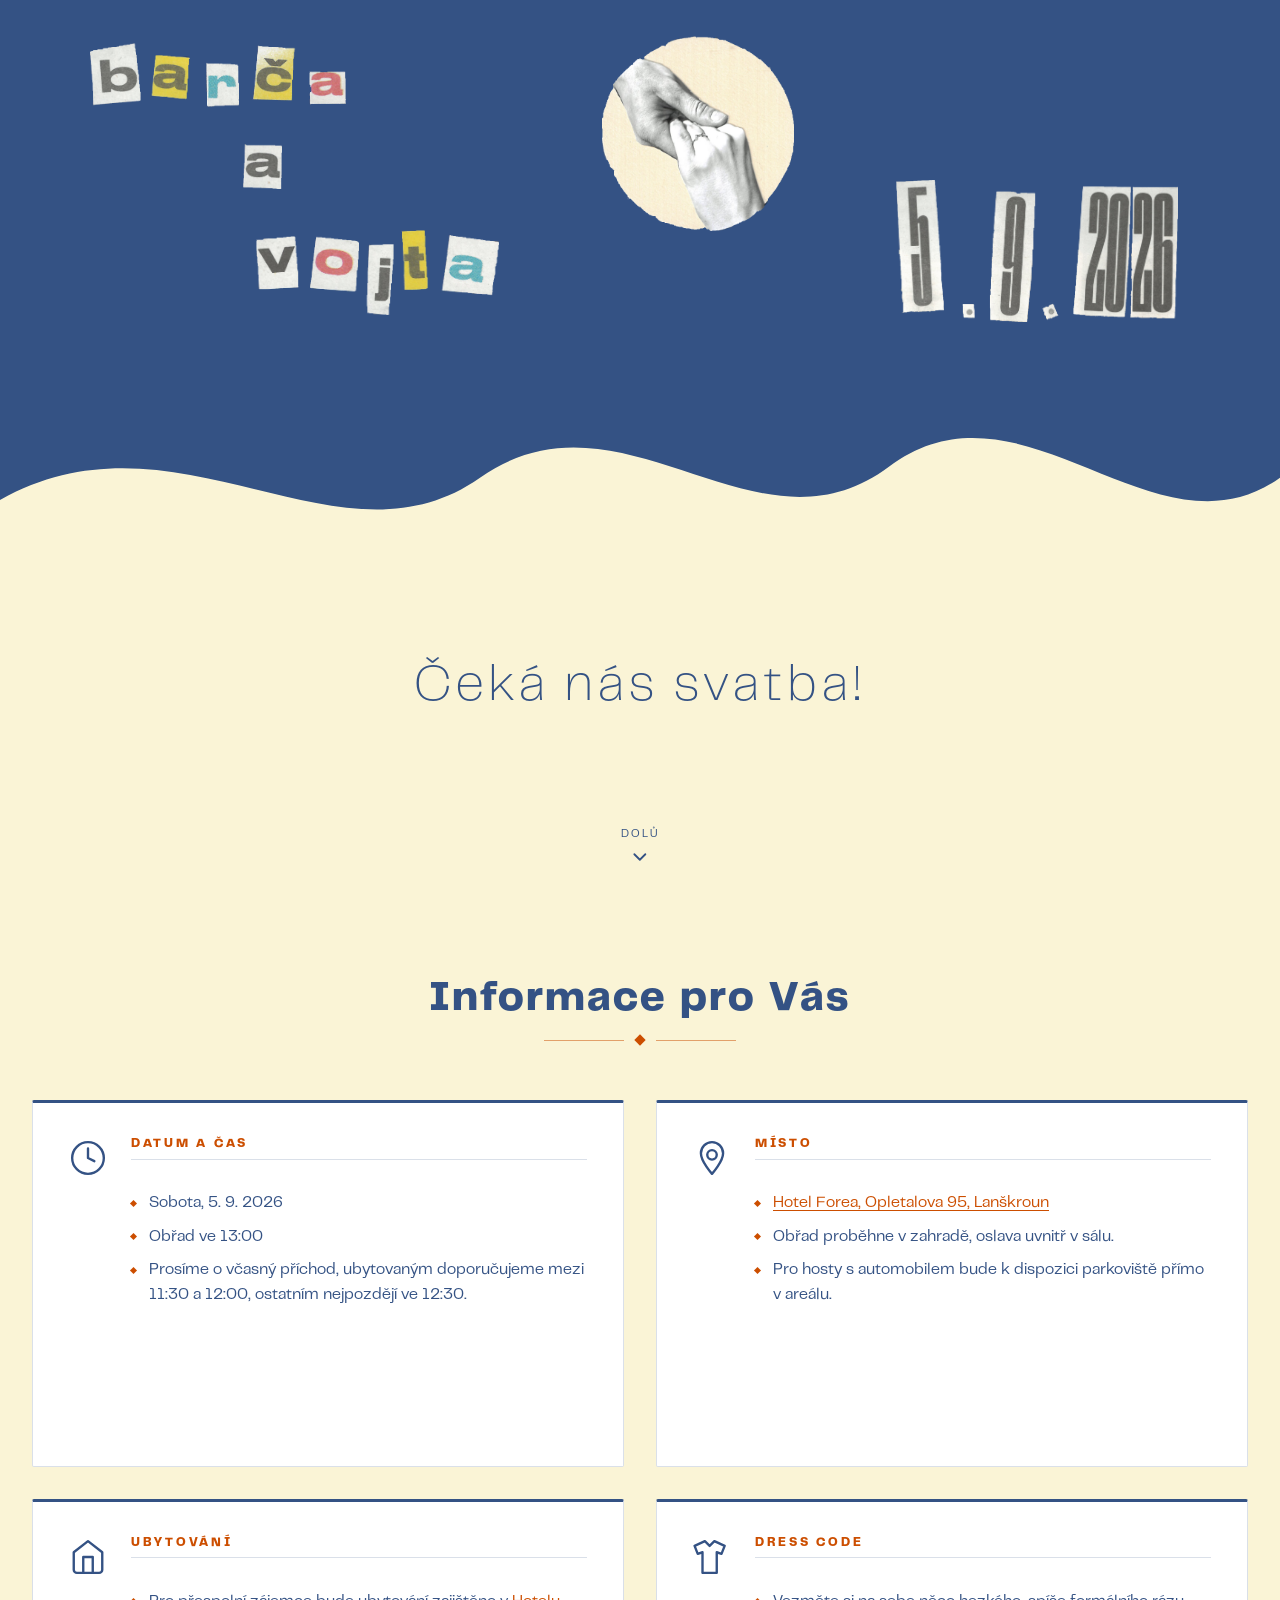
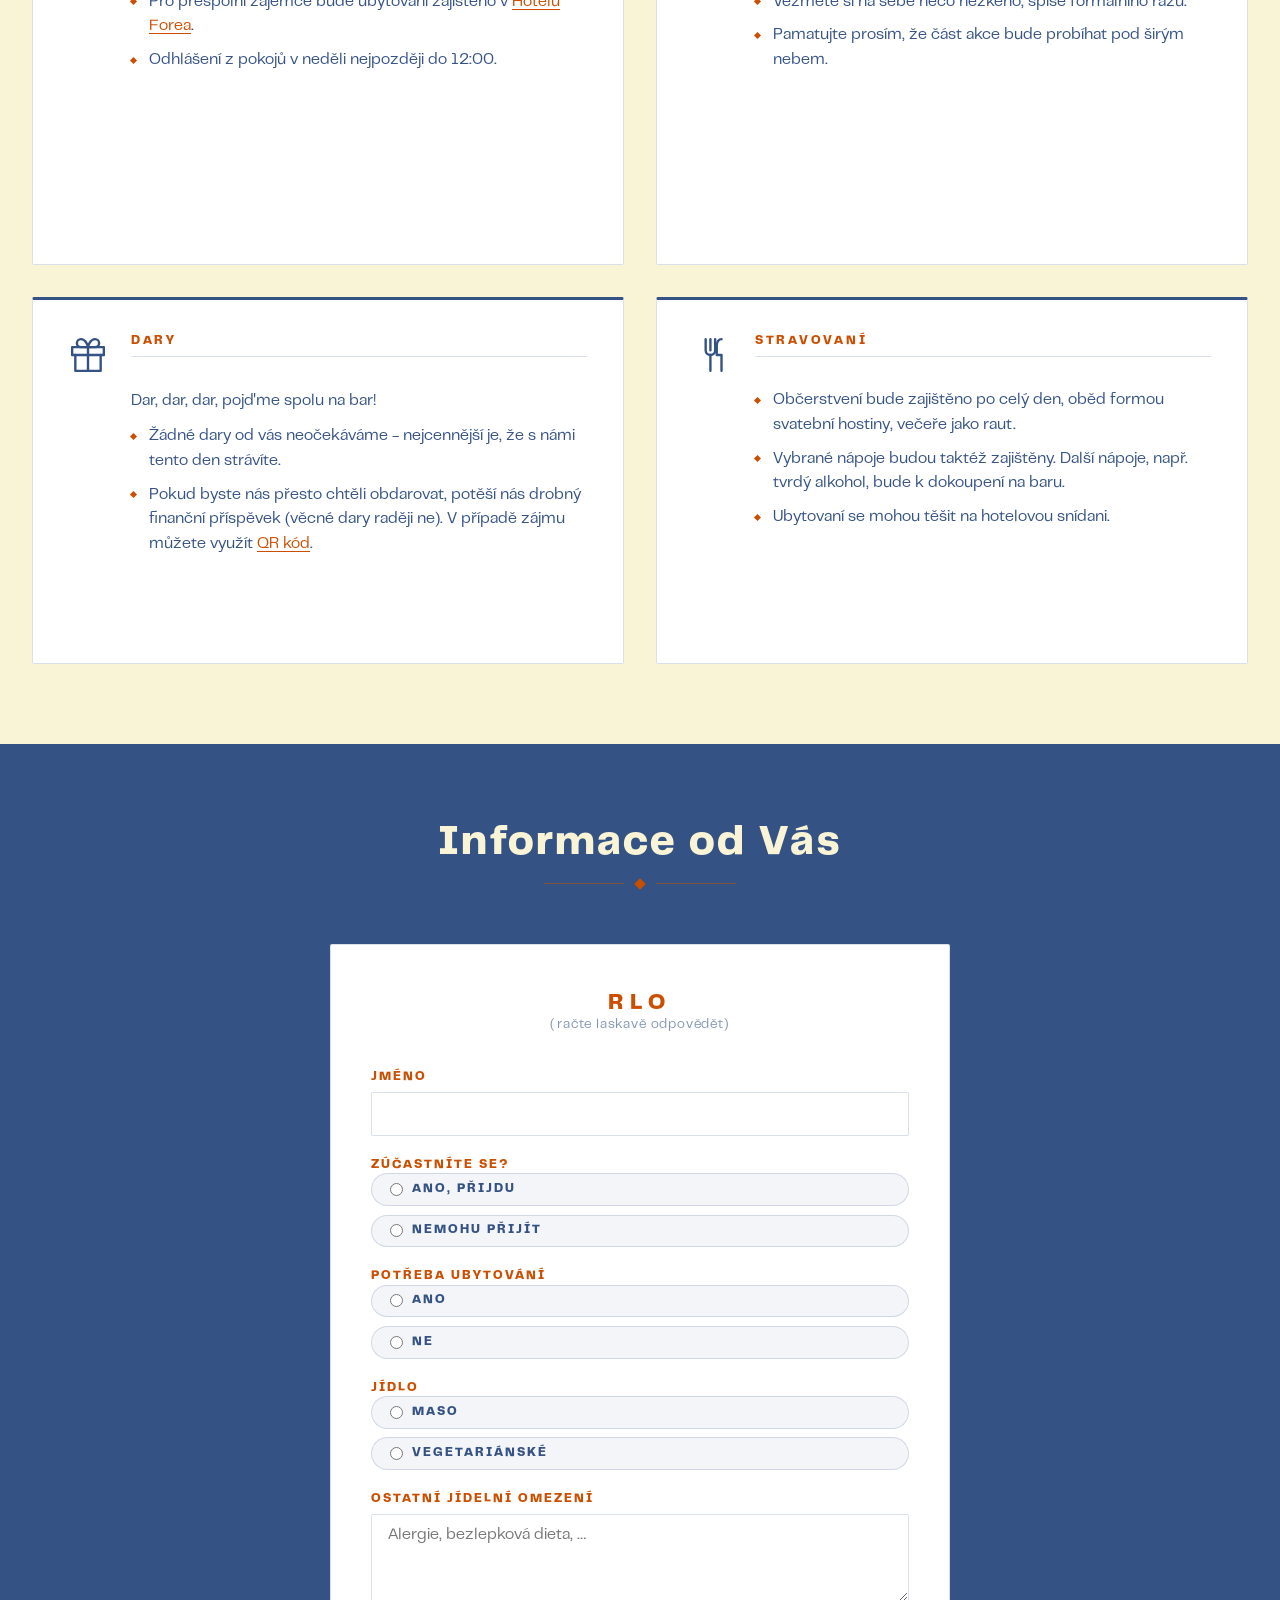
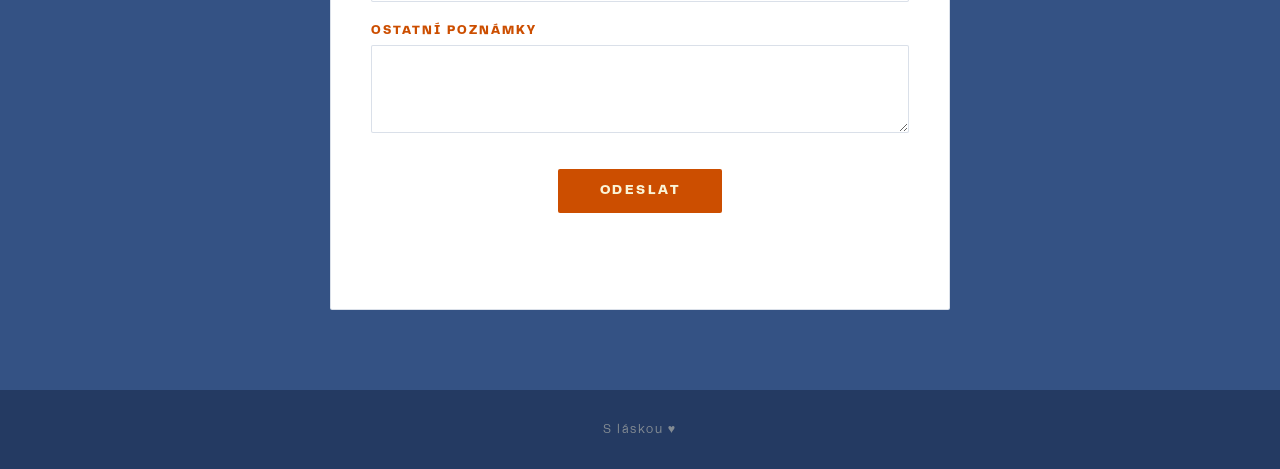
==== index.html @ e7a1c314 "Updated info section" ====
<!DOCTYPE html>
<html lang="cs">
<head>
  <meta charset="UTF-8" />
  <meta name="viewport" content="width=device-width, initial-scale=1.0" />
  <title>Svatba B+V</title>
  <link rel="icon" type="image/svg+xml" href="favicon.svg">
  <link rel="stylesheet" href="css/styles.css">

</head>
<body>

  <!-- ================================================================
       HERO — split blue/beige with invitation elements
  ================================================================ -->
  <section class="hero">

    <!-- Blue top zone + wavy divider rendered as a single SVG.
         Two paths share the viewBox (0 0 1440 810):
           • .hero-split__wave-desktop  — wave centred around y≈440  (~54% blue)
           • .hero-split__wave-mobile   — wave centred around y≈540  (~67% blue, i.e. 2/3)
         CSS shows exactly one of them based on viewport width. -->
    <svg class="hero-split" viewBox="0 0 1440 810" preserveAspectRatio="none"
         xmlns="http://www.w3.org/2000/svg" aria-hidden="true">
      <path class="hero-split__wave-desktop"
            d="M1440,430 C1300,510 1150,330 1000,420 C850,510 700,340 540,430 C380,520 200,360 0,450 L0,0 H1440 Z"
            fill="#345284"/>
      <path class="hero-split__wave-mobile"
            d="M1440,540 C1300,620 1150,440 1000,530 C850,620 700,450 540,540 C380,630 200,470 0,560 L0,0 H1440 Z"
            fill="#345284"/>
    </svg>

    <!-- Invitation stage: a fixed-aspect-ratio box that holds all hero
         elements. Everything inside is positioned in % of this box, so
         the whole composition scales/locks together regardless of
         viewport aspect ratio. On mobile the stage expands to cover the
         full hero so the existing stacked-canvas mobile layout still works.
         Each <picture> swaps source per breakpoint:
           • desktop → *_cropped.png (tight crops, individually positioned)
           • phone   → *.png         (full-canvas uncropped, stacked) -->
    <div class="hero-stage">
      <picture>
        <source media="(max-width: 700px)" srcset="assets/images/prvky_z_pozvanky/barca.png">
        <img class="hero-el hero-el--barca"   src="assets/images/prvky_z_pozvanky/barca_cropped.png"   alt="Barča">
      </picture>
      <picture>
        <source media="(max-width: 700px)" srcset="assets/images/prvky_z_pozvanky/a.png">
        <img class="hero-el hero-el--a"       src="assets/images/prvky_z_pozvanky/a_cropped.png"       alt="">
      </picture>
      <picture>
        <source media="(max-width: 700px)" srcset="assets/images/prvky_z_pozvanky/vojta.png">
        <img class="hero-el hero-el--vojta"   src="assets/images/prvky_z_pozvanky/vojta_cropped.png"   alt="Vojta">
      </picture>
      <picture>
        <source media="(max-width: 700px)" srcset="assets/images/prvky_z_pozvanky/rucicky.png">
        <img class="hero-el hero-el--rucicky" src="assets/images/prvky_z_pozvanky/rucicky_cropped.png" alt="">
      </picture>
      <picture>
        <source media="(max-width: 700px)" srcset="assets/images/prvky_z_pozvanky/datum.png">
        <img class="hero-el hero-el--datum"   src="assets/images/prvky_z_pozvanky/datum_cropped.png"   alt="5. 9. 2026">
      </picture>
    </div>

    <!-- Welcome text in the beige zone -->
    <div class="hero-welcome-wrap">
      <p class="hero-welcome">Čeká nás svatba!</p>
    </div>

    <a class="scroll-hint" href="#info" aria-label="Přejít na informace">
      <span>Dolů</span>
      <svg viewBox="0 0 24 24" fill="none" stroke-width="2"
           stroke-linecap="round" stroke-linejoin="round" aria-hidden="true">
        <polyline points="6 9 12 15 18 9"></polyline>
      </svg>
    </a>
  </section>

  <!-- ================================================================
       INFO — guest information
  ================================================================ -->
  <section id="info" class="info-section">
    <div class="section-inner">
      <h2 class="section-title">Informace pro Vás</h2>
      <div class="ornament"><div class="ornament-diamond"></div></div>

      <div class="info-grid">

        <!-- Date -->
        <div class="info-card">
          <svg class="info-card-icon" viewBox="0 0 24 24" fill="none"
               stroke="currentColor" stroke-width="1.5"
               stroke-linecap="round" stroke-linejoin="round">
            <circle cx="12" cy="12" r="10"/>
            <polyline points="12 6 12 12 16 14"/>
          </svg>
          <h3>Datum a čas</h3>
          <ul>
            <li>Sobota, 5. 9. 2026</li>
            <li>Obřad ve 13:00</li>
            <li>Prosíme o včasný příchod, ubytovaným doporučujeme mezi 11:30 a 12:00, ostatním nejpozdějí ve 12:30.</li>
          </ul>
        </div>

        <!-- Location -->
        <div class="info-card">
          <svg class="info-card-icon" viewBox="0 0 24 24" fill="none"
               stroke="currentColor" stroke-width="1.5"
               stroke-linecap="round" stroke-linejoin="round">
            <circle cx="12" cy="10" r="3"/>
            <path d="M12 2C8.13 2 5 5.13 5 9c0 5.25 7 13 7 13s7-7.75 7-13c0-3.87-3.13-7-7-7z"/>
          </svg>
          <h3>Místo</h3>
          <ul>
            <li><a href="https://mapy.com/s/gejenuzucu" target="_blank" rel="noopener noreferrer">Hotel Forea, Opletalova 95, Lanškroun</a></li>
            <li>Obřad proběhne v zahradě, oslava uvnitř v sálu.</li>
            <li>Pro hosty s automobilem bude k dispozici parkoviště přímo v areálu.</li>
          </ul>
        </div>

        <!-- Accommodation -->
        <div class="info-card">
          <svg class="info-card-icon" viewBox="0 0 24 24" fill="none"
               stroke="currentColor" stroke-width="1.5"
               stroke-linecap="round" stroke-linejoin="round">
            <path d="M3 9l9-7 9 7v11a2 2 0 0 1-2 2H5a2 2 0 0 1-2-2z"/>
            <polyline points="9 22 9 12 15 12 15 22"/>
          </svg>
          <h3>Ubytování</h3>
          <ul>
            <li>Pro přespolní zájemce bude ubytování zajištěno v <a href="https://www.hotel.forea.cz/" target="_blank" rel="noopener noreferrer">Hotelu Forea</a>.</li>
            <li>Odhlášení z pokojů v neděli nejpozději do 12:00.</li>
          </ul>
        </div>

        <!-- Dress code -->
        <div class="info-card">
          <svg class="info-card-icon" viewBox="0 0 24 24" fill="none"
               stroke="currentColor" stroke-width="1.5"
               stroke-linecap="round" stroke-linejoin="round">
            <path d="M7.5 2l3 3 3-3 6.5 3-2 5-3-1v13H6V9L3 10 1 5z"/>
          </svg>
          <h3>Dress code</h3>
          <ul>
            <li>Vezměte si na sebe něco hezkého, spíše formálního rázu.</li>
            <li>Pamatujte prosím, že část akce bude probíhat pod širým nebem.</li>
          </ul>
        </div>

        <!-- Gifts (flip card: front info / back QR code) -->
        <div class="info-card-flip" data-flip-card>
          <div class="info-card-flip__inner">

            <!-- Front face -->
            <div class="info-card info-card-flip__face info-card-flip__face--front">
              <svg class="info-card-icon" viewBox="0 0 24 24" fill="none"
                   stroke="currentColor" stroke-width="1.5"
                   stroke-linecap="round" stroke-linejoin="round">
                <polyline points="20 12 20 22 4 22 4 12"/>
                <rect x="2" y="7" width="20" height="5"/>
                <line x1="12" y1="22" x2="12" y2="7"/>
                <path d="M12 7H7.5a2.5 2.5 0 0 1 0-5C11 2 12 7 12 7z"/>
                <path d="M12 7h4.5a2.5 2.5 0 0 0 0-5C13 2 12 7 12 7z"/>
              </svg>
              <h3>Dary</h3>
              <p>Dar, dar, dar, pojďme spolu na bar!</p>
              <ul>
                <li>Žádné dary od vás neočekáváme - nejcennější je, že s námi tento den strávíte.</li>
                <li>Pokud byste nás přesto chtěli obdarovat, potěší nás drobný finanční příspěvek (věcné dary raději ne). V případě zájmu můžete využít <a href="#" data-flip-trigger>QR kód</a>.</li>
              </ul>
            </div>

            <!-- Back face (QR code) -->
            <div class="info-card info-card-flip__face info-card-flip__face--back">
              <img src="assets/images/qr_kod.png" alt="QR kód pro finanční dar">
              <button type="button" class="info-card-flip__back-btn" data-flip-close>Zpět</button>
            </div>

          </div>
        </div>

        <!-- Food & drinks -->
        <div class="info-card">
          <svg class="info-card-icon" viewBox="0 0 24 24" fill="none"
               stroke="currentColor" stroke-width="1.5"
               stroke-linecap="round" stroke-linejoin="round">
            <path d="M8 2v7a3 3 0 0 0 3 3v10"/>
            <path d="M14 2v7a3 3 0 0 1-3 3"/>
            <path d="M11 2v7"/>
            <path d="M18 2c-1.5 0-3 1.5-3 4v6h3v10"/>
          </svg>
          <h3>Stravovaní</h3>
          <ul>
            <li>Občerstvení bude zajištěno po celý den, oběd formou svatební hostiny, večeře jako raut.</li>
            <li>Vybrané nápoje budou taktéž zajištěny. Další nápoje, např. tvrdý alkohol, bude k dokoupení na baru.</li>
            <li>Ubytovaní se mohou těšit na hotelovou snídani.</li>
          </ul>
        </div>

      </div>
    </div>
  </section>

  <!-- ================================================================
       RSVP — form placeholder
  ================================================================ -->
  <section class="rsvp-section">
    <div class="section-inner">
      <h2 class="section-title">Informace od Vás</h2>
      <div class="ornament"><div class="ornament-diamond"></div></div>

      <div class="rsvp-card">
        <h3 class="rsvp-card__eyebrow">RLO</h3>
        <p class="rsvp-card__subtitle">(račte laskavě odpovědět)</p>

        <form id="rsvp-form" class="rsvp-form" novalidate>
        <div class="form-field">
          <label for="rsvp-jmeno">Jméno</label>
          <input id="rsvp-jmeno" name="jmeno" type="text" autocomplete="name" required>
        </div>

        <fieldset class="form-field form-field--choice">
          <legend>Zúčastníte se?</legend>
          <label><input type="radio" name="ucast" value="ano" required> Ano, přijdu</label>
          <label><input type="radio" name="ucast" value="ne"> Nemohu přijít</label>
        </fieldset>

        <fieldset class="form-field form-field--choice">
          <legend>Potřeba ubytování</legend>
          <label><input type="radio" name="ubytovani" value="ano" required> Ano</label>
          <label><input type="radio" name="ubytovani" value="ne"> Ne</label>
        </fieldset>

        <fieldset class="form-field form-field--choice">
          <legend>Jídlo</legend>
          <label><input type="radio" name="jidlo" value="maso" required> Maso</label>
          <label><input type="radio" name="jidlo" value="vege"> Vegetariánské</label>
        </fieldset>

        <div class="form-field">
          <label for="rsvp-omezeni">Ostatní jídelní omezení</label>
          <textarea id="rsvp-omezeni" name="jidelni_omezeni" rows="2"
                    placeholder="Alergie, bezlepková dieta, …"></textarea>
        </div>

        <div class="form-field">
          <label for="rsvp-poznamky">Ostatní poznámky</label>
          <textarea id="rsvp-poznamky" name="poznamky" rows="3"></textarea>
        </div>

        <button type="submit" class="form-submit">Odeslat</button>
        <p class="form-status" role="status" aria-live="polite"></p>
        </form>
      </div>
    </div>
  </section>

  <!-- ================================================================
       FOOTER
  ================================================================ -->
  <footer>
    <p>S láskou &hearts;</p>
  </footer>

  <script src="js/flip.js" defer></script>
  <script src="js/rsvp.js" defer></script>
</body>
</html>
---- css/styles.css ----
/* ------------------------------------------------------------------
   FONTS
   Telegraf font family from assets/fonts/Telegraf/
   Font files: PPTelegraf-*.otf
------------------------------------------------------------------ */
@font-face {
  font-family: 'Telegraf';
  src: url('../assets/fonts/Telegraf/PPTelegraf-Ultralight.otf') format('opentype');
  font-weight: 300;
  font-style: normal;
  font-display: swap;
}

@font-face {
  font-family: 'Telegraf';
  src: url('../assets/fonts/Telegraf/PPTelegraf-Regular.otf') format('opentype');
  font-weight: 400;
  font-style: normal;
  font-display: swap;
}

@font-face {
  font-family: 'Telegraf';
  src: url('../assets/fonts/Telegraf/PPTelegraf-Ultrabold.otf') format('opentype');
  font-weight: 700;
  font-style: normal;
  font-display: swap;
}

/* ------------------------------------------------------------------
   DESIGN TOKENS
------------------------------------------------------------------ */
:root {
  --blue:       #345284;
  --beige:      #faf4d6;
  --terra:      #cc4e00;
  --blue-mid:   rgba(52, 82, 132, 0.18);
  --blue-dark:  #243a62;
}

/* ------------------------------------------------------------------
   RESET & BASE
------------------------------------------------------------------ */
*, *::before, *::after { box-sizing: border-box; margin: 0; padding: 0; }

html { scroll-behavior: smooth; }

body {
  font-family: 'Telegraf', Georgia, 'Times New Roman', serif;
  background: var(--beige);
  color: var(--blue);
  -webkit-font-smoothing: antialiased;
}

/* ------------------------------------------------------------------
   HERO — blue/beige split with wavy SVG divider
------------------------------------------------------------------ */
.hero {
  position: relative;
  width: 100%;
  height: 100dvh;
  overflow: hidden;
  background: var(--beige);

  /* Flex centers .hero-stage horizontally; top-aligning keeps the
     invitation anchored to the top (blue zone) on off-ratio viewports. */
  display: flex;
  justify-content: center;
  align-items: flex-start;
}

/* ── Hero stage ──────────────────────────────────────────────────
   Single reference frame for all invitation elements. Locked to a
   fixed aspect ratio (--hero-aspect). The whole stage scales up/down
   to fit the viewport; all children are positioned in % of the stage,
   so their relative positions/sizes never drift when the window is
   resized. Change --hero-aspect to re-proportion the desktop layout.
------------------------------------------------------------------ */
.hero-stage {
  --hero-aspect: 16 / 9;

  position: relative;
  width: min(100%, calc(100dvh * (16 / 9)));
  aspect-ratio: var(--hero-aspect);
  z-index: 1;
}

/* SVG that fills the viewport and draws the blue zone + wave.
   Two wave paths live inside — show desktop wave by default, the
   mobile one is toggled on in the phone media query further down. */
.hero-split {
  position: absolute;
  inset: 0;
  width: 100%;
  height: 100%;
  z-index: 0;
}

.hero-split__wave-mobile  { display: none; }
.hero-split__wave-desktop { display: inline; }

/* ── Individually positioned invitation elements ──────────────────
   All values are % of the .hero-stage (NOT the viewport). Because the
   stage has a fixed aspect ratio, these proportions stay locked:
   resizing the window scales the whole composition uniformly instead
   of drifting apart. Tune left, top, width to reposition.
   Columns (in stage %): left 0–33 | centre 33–67 | right 67–100
------------------------------------------------------------------ */
.hero-el {
  position: absolute;
  pointer-events: none;
  z-index: 1;
}

.hero-el--barca {
  width: 20%;
  left: 7%;
  top:  6%;
}

.hero-el--a {
  width: 3%;
  left: 19%;
  top:  20%;
}

.hero-el--vojta {
  width: 19%;
  left: 20%;
  top:  32%;
}

.hero-el--rucicky {
  width: 15%;
  left: 47%;
  top:  5%;
}

.hero-el--datum {
  width: 22%;
  left: 70%;
  top:  25%;
}

/* ── Welcome text in the beige zone ── */
.hero-welcome-wrap {
  position: absolute;
  top: 60dvh;
  left: 0;
  right: 0;
  bottom: 4rem;
  z-index: 2;
  display: flex;
  align-items: center;
  justify-content: center;
  padding: 0 2rem;
}

.hero-welcome {
  font-size: clamp(1.5rem, 4vw, 4rem);
  font-weight: 300;
  color: var(--blue);
  letter-spacing: 0.1em;
  text-align: center;
}

/* Animated scroll hint — anchor that jumps to #info on click */
.scroll-hint {
  position: absolute;
  bottom: 2rem;
  left: 50%;
  transform: translateX(-50%);
  z-index: 2;
  display: flex;
  flex-direction: column;
  align-items: center;
  gap: 0.35rem;
  color: var(--blue);
  font-size: 0.72rem;
  letter-spacing: 0.18em;
  text-transform: uppercase;
  text-decoration: none;
  cursor: pointer;
  animation: scrollBounce 2.2s ease-in-out infinite;
  transition: opacity 0.2s;
}
.scroll-hint:hover { opacity: 0.65; }
.scroll-hint:focus-visible {
  outline: 2px solid var(--blue);
  outline-offset: 6px;
  border-radius: 2px;
}
.scroll-hint svg {
  width: 22px;
  height: 22px;
  stroke: var(--blue);
}
@keyframes scrollBounce {
  0%, 100% { transform: translateX(-50%) translateY(0); }
  50%       { transform: translateX(-50%) translateY(7px); }
}

/* ------------------------------------------------------------------
   SHARED SECTION STYLES
------------------------------------------------------------------ */
.section-inner {
  max-width: 820px;
  margin: 0 auto;
  padding: 5rem 2rem;
}

.section-title {
  font-size: clamp(1.75rem, 4vw, 2.6rem);
  font-weight: 700;
  text-align: center;
  letter-spacing: 0.05em;
  margin-bottom: 1rem;
}

.ornament {
  display: flex;
  align-items: center;
  justify-content: center;
  gap: 0.75rem;
  margin-bottom: 3.5rem;
  color: var(--terra);
}
.ornament::before,
.ornament::after {
  content: '';
  flex: 1;
  max-width: 80px;
  height: 1px;
  background: currentColor;
  opacity: 0.5;
}
.ornament-diamond {
  width: 8px;
  height: 8px;
  background: var(--terra);
  transform: rotate(45deg);
  flex-shrink: 0;
}

/* ------------------------------------------------------------------
   INFO SECTION
------------------------------------------------------------------ */
.info-section {
  background: var(--beige);
}

.info-section .section-inner {
  max-width: 1400px;
}

.info-section .section-title {
  color: var(--blue);
}

.info-grid {
  display: grid;
  /* Two wide rows on desktop, one per row on phones — handles
     long body text far better than the previous narrow columns. */
  grid-template-columns: repeat(auto-fit, minmax(min(100%, 420px), 1fr));
  /* All implicit rows share the same height (set by the tallest card),
     so every card across the grid lines up to a single height. */
  grid-auto-rows: 1fr;
  gap: 2rem;
}

/* Two-column layout inside the card: icon on the left, header + body
   stacked on the right. Variable-length body text just wraps naturally. */
.info-card {
  display: grid;
  grid-template-columns: auto 1fr;
  column-gap: 1.5rem;
  row-gap: 0.55rem;
  align-items: start;
  align-content: start;
  background: #fff;
  border: 1px solid var(--blue-mid);
  border-top: 3px solid var(--blue);
  border-radius: 2px;
  padding: 2.25rem 2.25rem 3.5rem;
  text-align: left;
  transition: transform 0.3s ease, box-shadow 0.3s ease;
}
.info-card:not(.info-card-flip__face):hover {
  transform: translateY(-4px);
  box-shadow: 0 18px 36px -22px rgba(52, 82, 132, 0.28);
}

/* Default placement: every child sits in the right-hand content column
   with no inherited margin. */
.info-card > * {
  grid-column: 2;
  margin: 0;
}

.info-card-icon {
  grid-column: 1;
  grid-row: 1;
  width: 38px;
  height: 38px;
  color: var(--blue);
  align-self: start;
}

.info-card h3 {
  font-size: 0.78rem;
  font-weight: 700;
  text-transform: uppercase;
  letter-spacing: 0.22em;
  color: var(--terra);
  align-self: start;
  padding-bottom: 0.55rem;
  border-bottom: 1px solid var(--blue-mid);
  margin-bottom: 1.4rem;
}

.info-card p {
  font-size: 1rem;
  line-height: 1.7;
  color: var(--blue);
}

.info-card ul {
  list-style: none;
  padding: 0;
  display: flex;
  flex-direction: column;
  gap: 0.55rem;
}

.info-card li {
  font-size: 1rem;
  line-height: 1.55;
  color: var(--blue);
  position: relative;
  padding-left: 1.1rem;
}

.info-card li::before {
  content: '';
  position: absolute;
  left: 0;
  top: 0.6em;
  width: 5px;
  height: 5px;
  background: var(--terra);
  transform: rotate(45deg);
}

.info-card > a {
  justify-self: start;
  color: var(--terra);
  font-size: 0.76rem;
  letter-spacing: 0.12em;
  text-transform: uppercase;
  text-decoration: none;
  border-bottom: 1px solid var(--terra);
  padding-bottom: 1px;
  margin: 0.25rem 0;
  transition: opacity 0.2s;
}
.info-card > a:hover { opacity: 0.7; }

.info-card li a {
  color: var(--terra);
  text-decoration: none;
  border-bottom: 1px solid var(--terra);
  transition: opacity 0.2s;
}
.info-card li a:hover { opacity: 0.7; }

/* ── Flip card (Dary) ──
   Two .info-card faces stacked in a single grid cell, parent rotates
   on Y axis to reveal the back. .is-flipped is toggled by js/flip.js. */
.info-card-flip {
  position: relative;
  perspective: 1400px;
  transform-style: preserve-3d;
  transition: transform 0.3s ease, box-shadow 0.3s ease;
}
.info-card-flip:hover {
  transform: translateY(-4px);
  box-shadow: 0 18px 36px -22px rgba(52, 82, 132, 0.28);
}

.info-card-flip__inner {
  display: grid;
  grid-template-areas: "stack";
  height: 100%;
  transform-style: preserve-3d;
  transition: transform 0.85s cubic-bezier(0.65, 0.05, 0.35, 1);
}

.info-card-flip.is-flipped .info-card-flip__inner {
  transform: rotateY(180deg);
}

.info-card-flip__face {
  grid-area: stack;
  backface-visibility: hidden;
}

/* Hide the inactive face from pointer events so the user can only
   hover/click the side currently facing them. */
.info-card-flip__face--back            { pointer-events: none; }
.info-card-flip.is-flipped .info-card-flip__face--front { pointer-events: none; }
.info-card-flip.is-flipped .info-card-flip__face--back  { pointer-events: auto; }

.info-card-flip__face--back {
  transform: rotateY(180deg);
  /* Override .info-card's grid layout — back face centers QR + button. */
  display: flex;
  flex-direction: column;
  align-items: center;
  justify-content: center;
  gap: 1.25rem;
  text-align: center;
}

.info-card-flip__face--back img {
  width: min(70%, 220px);
  height: auto;
  border-radius: 4px;
}

.info-card-flip__face--back p {
  font-size: 0.95rem;
  color: var(--blue);
  letter-spacing: 0.04em;
}

.info-card-flip__back-btn {
  background: none;
  border: 1px solid var(--terra);
  color: var(--terra);
  font-family: inherit;
  font-size: 0.72rem;
  letter-spacing: 0.18em;
  text-transform: uppercase;
  padding: 0.55rem 1.5rem;
  cursor: pointer;
  transition: opacity 0.2s, background-color 0.2s;
}
.info-card-flip__back-btn:hover {
  background: var(--terra);
  color: #fff;
}

@media (max-width: 480px) {
  .info-card {
    column-gap: 1.1rem;
    padding: 1.75rem 1.5rem;
  }
  .info-card-icon { width: 32px; height: 32px; }
}

/* ------------------------------------------------------------------
   RSVP SECTION
------------------------------------------------------------------ */
.rsvp-section {
  background: var(--blue);
}

.rsvp-section .section-title {
  color: var(--beige);
}

.rsvp-section .ornament {
  color: var(--terra);
}

/* ── RSVP card ──
   White card on the blue section — visual sibling of .info-card. */
.rsvp-card {
  max-width: 620px;
  margin: 0 auto;
  background: #fff;
  border: 1px solid var(--blue-mid);
  border-radius: 2px;
  padding: 3rem 2.5rem 3.25rem;
  text-align: center;
}

.rsvp-card__eyebrow {
  font-size: 1.4rem;
  font-weight: 700;
  letter-spacing: 0.3em;
  color: var(--terra);
  margin-bottom: 0.35rem;
}

.rsvp-card__subtitle {
  font-size: 0.85rem;
  color: var(--blue);
  opacity: 0.6;
  letter-spacing: 0.06em;
  margin-bottom: 2.5rem;
}

/* ── RSVP form — lives inside the white card ── */
.rsvp-form {
  display: flex;
  flex-direction: column;
  gap: 1.5rem;
  text-align: left;
  color: var(--blue);
}

.form-field {
  display: flex;
  flex-direction: column;
  gap: 0.55rem;
  border: 0;
  padding: 0;
  min-width: 0;
}

.form-field > label,
.form-field > legend {
  font-size: 0.78rem;
  font-weight: 700;
  text-transform: uppercase;
  letter-spacing: 0.16em;
  color: var(--terra);
}

.rsvp-form input[type="text"],
.rsvp-form textarea {
  width: 100%;
  padding: 0.8rem 1rem;
  background: #fff;
  color: var(--blue);
  border: 1px solid var(--blue-mid);
  border-radius: 2px;
  font: inherit;
  font-size: 1rem;
  transition: border-color 0.2s, box-shadow 0.2s;
}
.rsvp-form input[type="text"]:focus,
.rsvp-form textarea:focus {
  outline: none;
  border-color: var(--terra);
  box-shadow: 0 0 0 2px rgba(204, 78, 0, 0.2);
}
.rsvp-form textarea {
  resize: vertical;
  min-height: 88px;
  font-family: inherit;
}

/* Radio pills for the three yes/no-style questions. */
.form-field--choice {
  display: flex;
  flex-wrap: wrap;
  gap: 0.55rem 0.7rem;
}
.form-field--choice legend { width: 100%; margin-bottom: 0.15rem; }

.form-field--choice label {
  display: inline-flex;
  align-items: center;
  gap: 0.55rem;
  padding: 0.55rem 1.15rem;
  background: rgba(52, 82, 132, 0.06);
  border: 1px solid var(--blue-mid);
  border-radius: 999px;
  color: var(--blue);
  cursor: pointer;
  transition: background 0.2s, border-color 0.2s, color 0.2s;
}
.form-field--choice label:hover {
  background: rgba(52, 82, 132, 0.12);
}
.form-field--choice input[type="radio"] {
  accent-color: var(--terra);
}
.form-field--choice label:has(input[type="radio"]:checked) {
  background: var(--terra);
  border-color: var(--terra);
  color: var(--beige);
}

.form-submit {
  align-self: center;
  margin-top: 0.75rem;
  padding: 0.95rem 2.6rem;
  background: var(--terra);
  color: var(--beige);
  border: 0;
  border-radius: 2px;
  font: inherit;
  font-size: 0.85rem;
  font-weight: 700;
  letter-spacing: 0.18em;
  text-transform: uppercase;
  cursor: pointer;
  transition: opacity 0.2s, transform 0.1s;
}
.form-submit:hover { opacity: 0.88; }
.form-submit:active { transform: translateY(1px); }
.form-submit:disabled { opacity: 0.5; cursor: progress; }

.form-status {
  text-align: center;
  min-height: 1.4em;
  font-size: 0.92rem;
  color: var(--blue);
}
.form-status--success { color: #1b7f4e; }
.form-status--error   { color: #a8340e; }

/* ------------------------------------------------------------------
   FOOTER
------------------------------------------------------------------ */
footer {
  background: var(--blue-dark);
  padding: 2rem 1.5rem;
  text-align: center;
  color: rgba(249, 240, 208, 0.45);
  font-size: 0.78rem;
  letter-spacing: 0.12em;
}

/* ------------------------------------------------------------------
   RESPONSIVE TWEAKS — MOBILE HERO
   On phones the <picture> tags in HTML swap each image to the
   *uncropped* PNG (the full 1748×2481 invitation canvas with one
   element opaque). Stacking all five at the same size/position
   reconstructs the original invitation — so we only need ONE shared
   rule for all .hero-el.
   Tune the single `width` / `top` below to resize or reposition
   the whole invitation block on mobile.
------------------------------------------------------------------ */
@media (max-width: 700px) {
  /* Swap to the 2/3-blue / 1/3-beige wave on phones. */
  .hero-split__wave-desktop { display: none; }
  .hero-split__wave-mobile  { display: inline; }

  /* Drop the fixed-aspect stage on phones — let it cover the whole
     hero so the existing viewport-based mobile positioning keeps working. */
  .hero-stage {
    width: 100%;
    height: 100%;
    aspect-ratio: auto;
  }

  .hero-el {
    left: 50%;
    top: -5dvh;
    width: 105vw;
    transform: translateX(-50%);
  }

  /* Welcome text moves into the smaller beige strip at the bottom third. */
  .hero-welcome-wrap {
    top: 72dvh;
    padding: 0 1.25rem;
  }

  .hero-welcome {
    font-size: clamp(1.1rem, 5.5vw, 2rem);
    letter-spacing: 0.08em;
  }

  .scroll-hint {
    bottom: 1.5rem;
    font-size: 0.65rem;
  }
  .scroll-hint svg { width: 18px; height: 18px; }
}

/* ------------------------------------------------------------------
   RESPONSIVE TWEAKS — OTHER SECTIONS
------------------------------------------------------------------ */
@media (max-width: 480px) {
  .section-inner { padding: 4rem 1.25rem; }
}
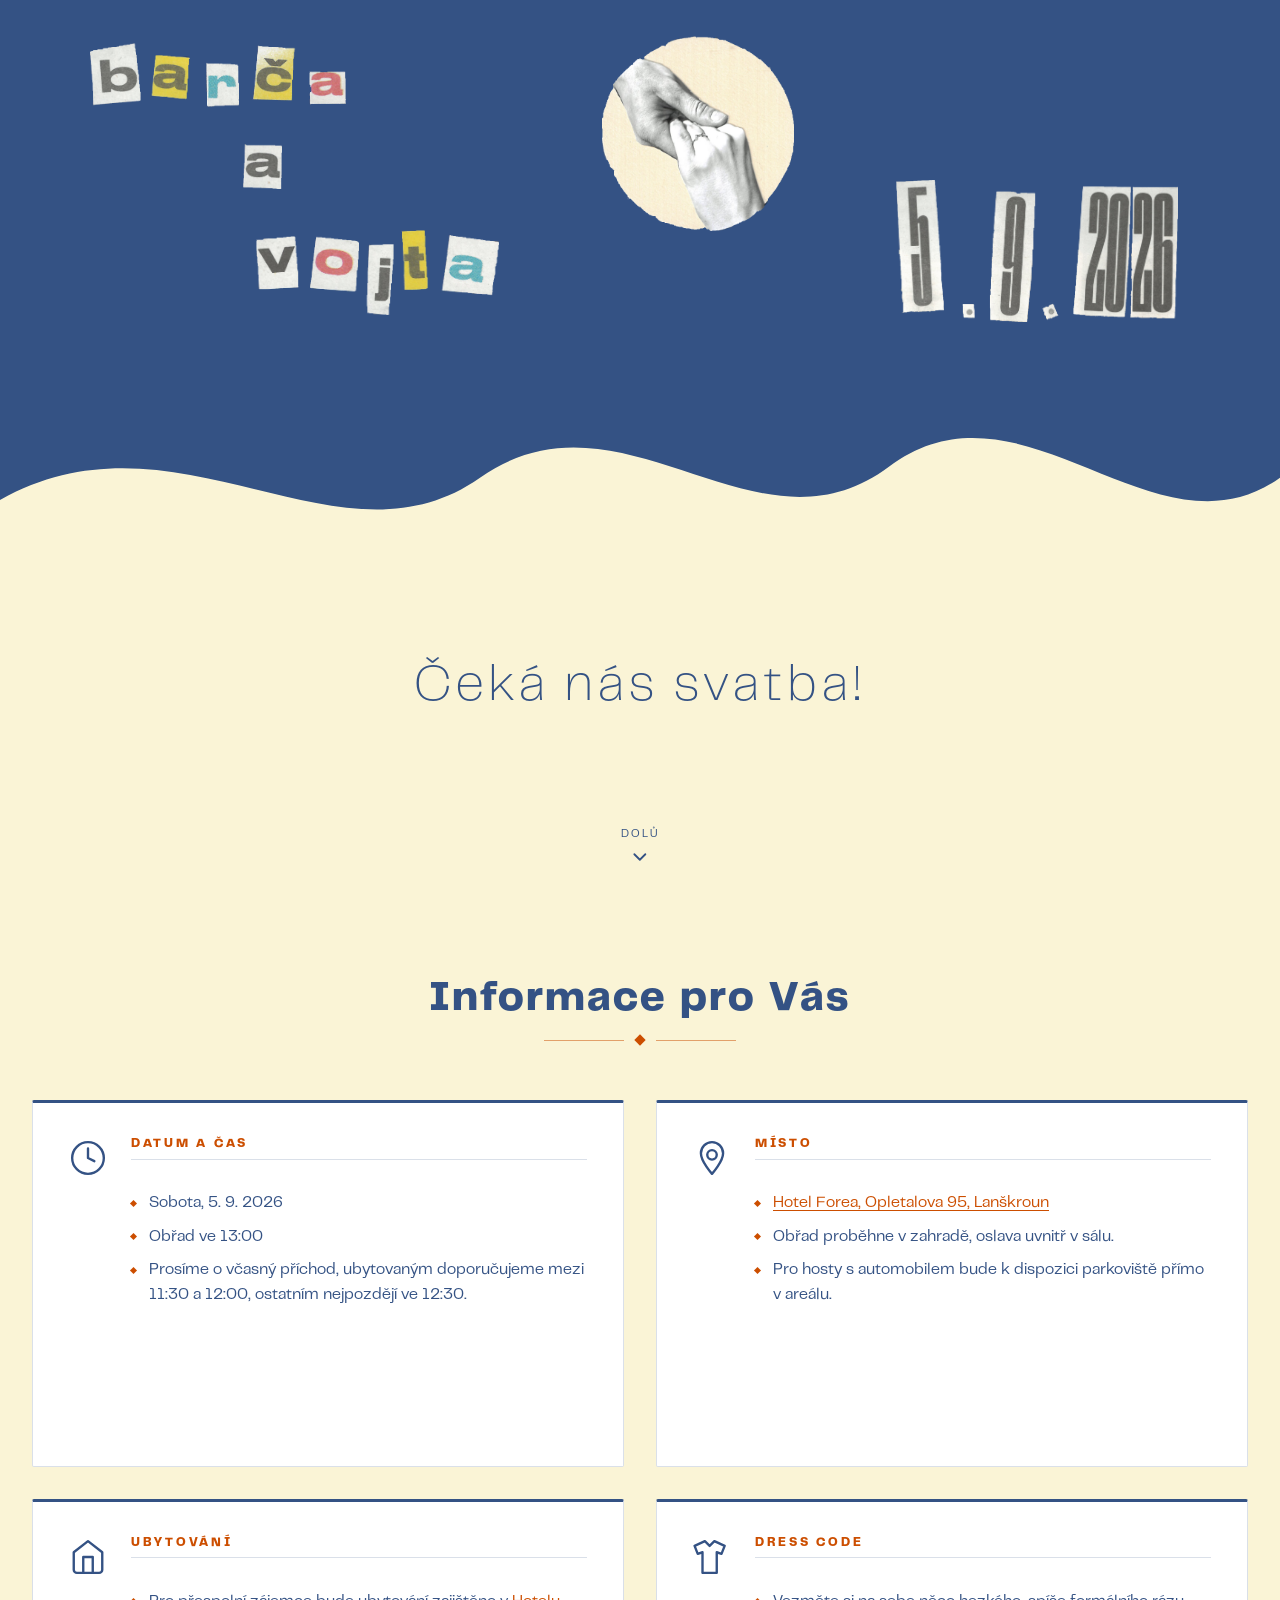
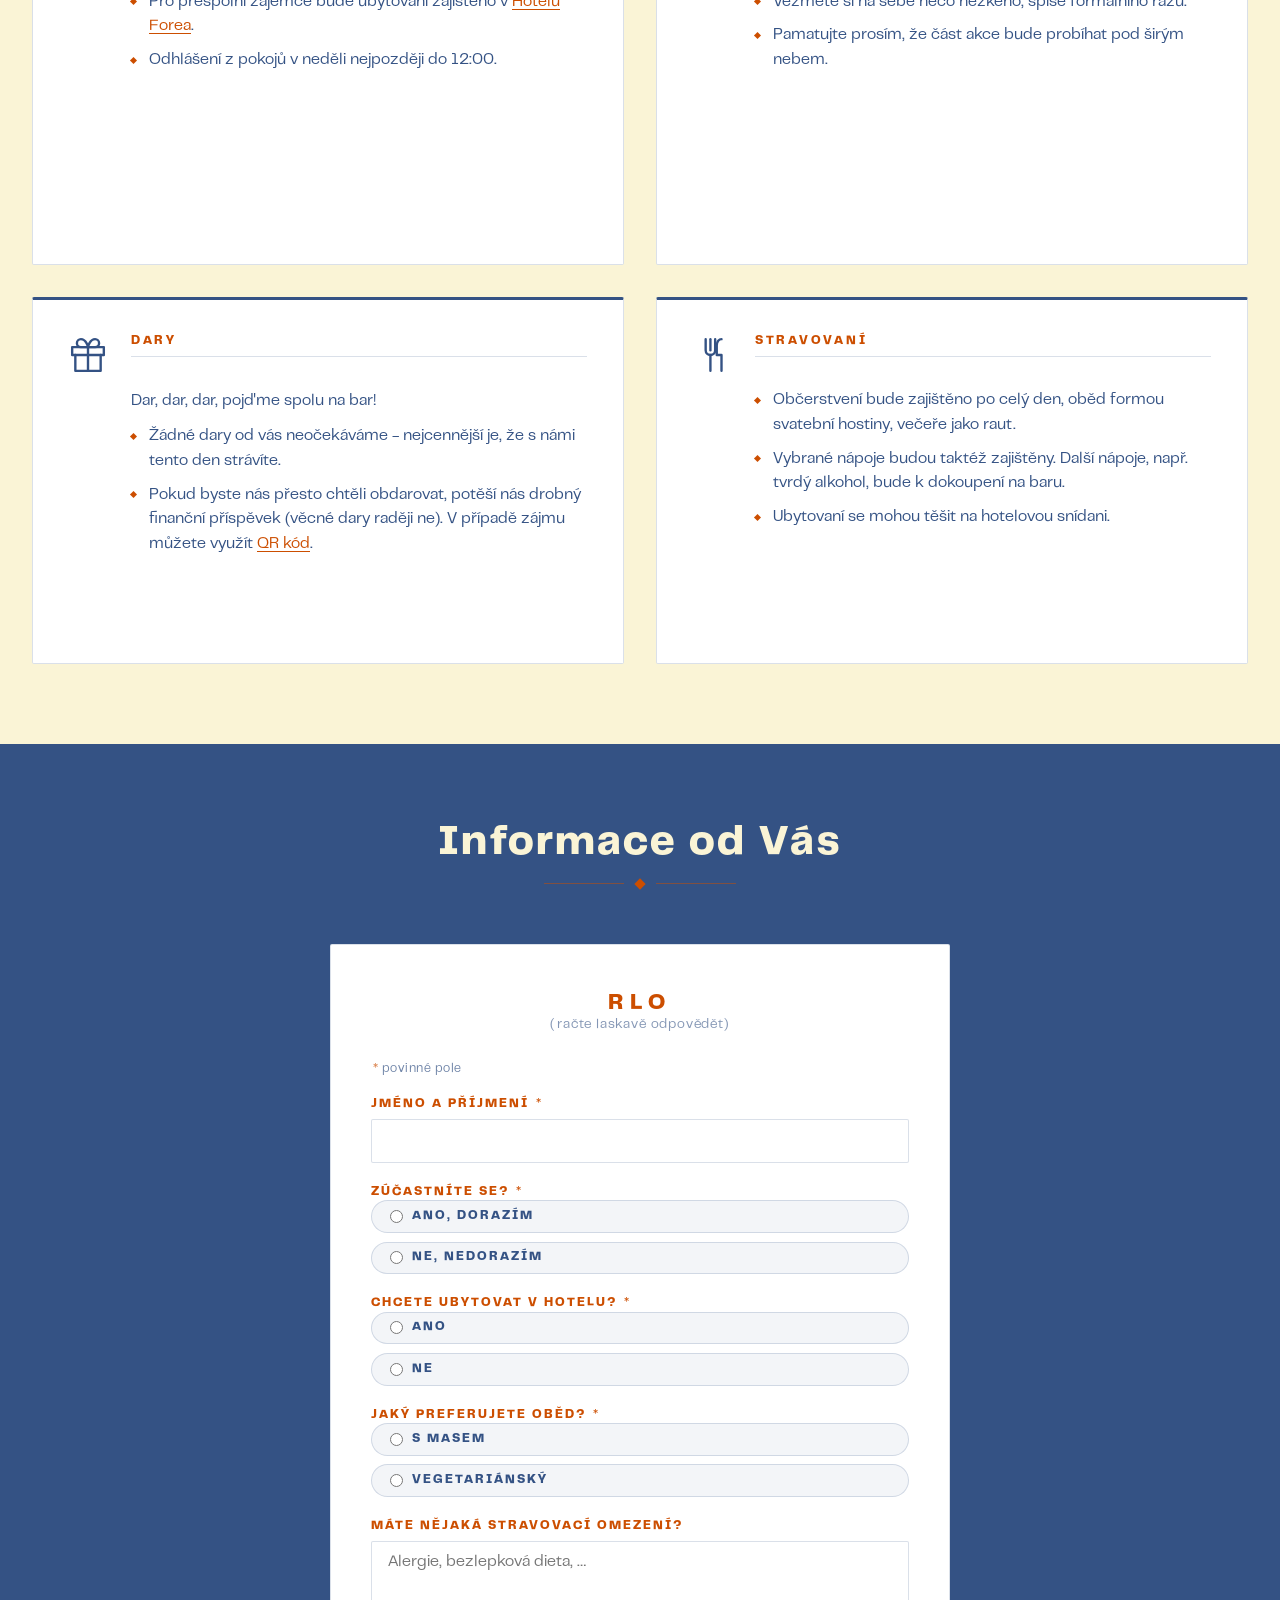
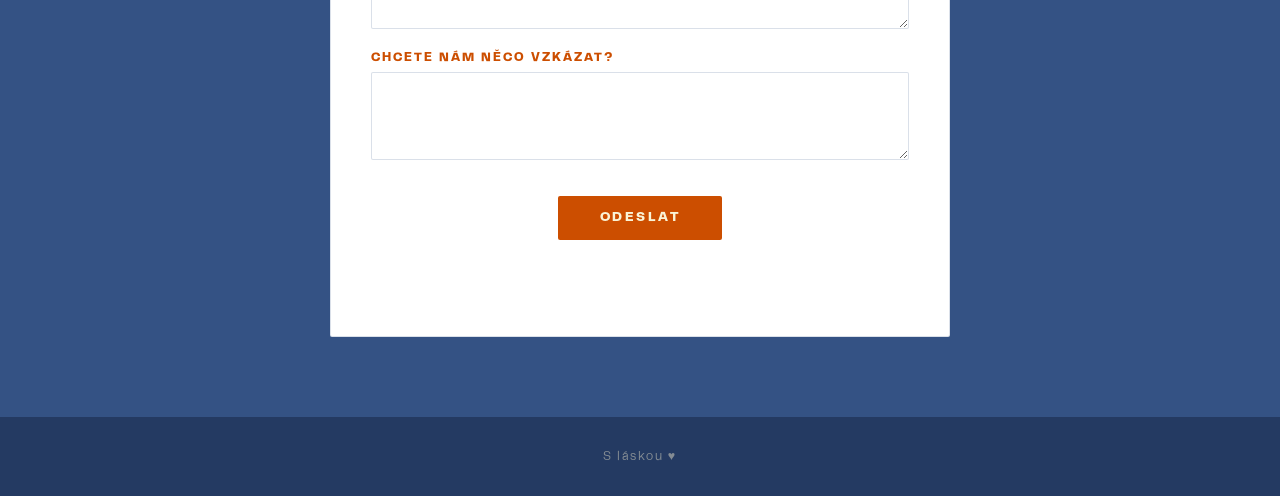
==== commit 007ccf9b: "Fixed required fields in the RSVP form" ====
--- a/index.html
+++ b/index.html
@@ -213,37 +213,39 @@
         <p class="rsvp-card__subtitle">(račte laskavě odpovědět)</p>
 
         <form id="rsvp-form" class="rsvp-form" novalidate>
+        <p class="form-legend"><span class="required" aria-hidden="true">*</span> povinné pole</p>
+
         <div class="form-field">
-          <label for="rsvp-jmeno">Jméno</label>
+          <label for="rsvp-jmeno">Jméno a příjmení <span class="required" aria-hidden="true">*</span></label>
           <input id="rsvp-jmeno" name="jmeno" type="text" autocomplete="name" required>
         </div>
 
         <fieldset class="form-field form-field--choice">
-          <legend>Zúčastníte se?</legend>
-          <label><input type="radio" name="ucast" value="ano" required> Ano, přijdu</label>
-          <label><input type="radio" name="ucast" value="ne"> Nemohu přijít</label>
+          <legend>Zúčastníte se? <span class="required" aria-hidden="true">*</span></legend>
+          <label><input type="radio" name="ucast" value="ano" required> Ano, dorazím</label>
+          <label><input type="radio" name="ucast" value="ne" required> Ne, nedorazím</label>
         </fieldset>
 
         <fieldset class="form-field form-field--choice">
-          <legend>Potřeba ubytování</legend>
+          <legend>Chcete ubytovat v hotelu? <span class="required" aria-hidden="true">*</span></legend>
           <label><input type="radio" name="ubytovani" value="ano" required> Ano</label>
-          <label><input type="radio" name="ubytovani" value="ne"> Ne</label>
+          <label><input type="radio" name="ubytovani" value="ne" required> Ne</label>
         </fieldset>
 
         <fieldset class="form-field form-field--choice">
-          <legend>Jídlo</legend>
-          <label><input type="radio" name="jidlo" value="maso" required> Maso</label>
-          <label><input type="radio" name="jidlo" value="vege"> Vegetariánské</label>
+          <legend>Jaký preferujete oběd? <span class="required" aria-hidden="true">*</span></legend>
+          <label><input type="radio" name="jidlo" value="maso" required> S masem</label>
+          <label><input type="radio" name="jidlo" value="vege" required> Vegetariánský</label>
         </fieldset>
 
         <div class="form-field">
-          <label for="rsvp-omezeni">Ostatní jídelní omezení</label>
+          <label for="rsvp-omezeni">Máte nějaká stravovací omezení?</label>
           <textarea id="rsvp-omezeni" name="jidelni_omezeni" rows="2"
                     placeholder="Alergie, bezlepková dieta, …"></textarea>
         </div>
 
         <div class="form-field">
-          <label for="rsvp-poznamky">Ostatní poznámky</label>
+          <label for="rsvp-poznamky">Chcete nám něco vzkázat?</label>
           <textarea id="rsvp-poznamky" name="poznamky" rows="3"></textarea>
         </div>
 
--- a/css/styles.css
+++ b/css/styles.css
@@ -528,6 +528,20 @@
   color: var(--terra);
 }
 
+.required {
+  color: var(--terra);
+  font-weight: 700;
+  margin-left: 0.15em;
+}
+
+.form-legend {
+  font-size: 0.78rem;
+  color: var(--blue);
+  opacity: 0.7;
+  letter-spacing: 0.04em;
+  margin-top: -0.5rem;
+}
+
 .rsvp-form input[type="text"],
 .rsvp-form textarea {
   width: 100%;
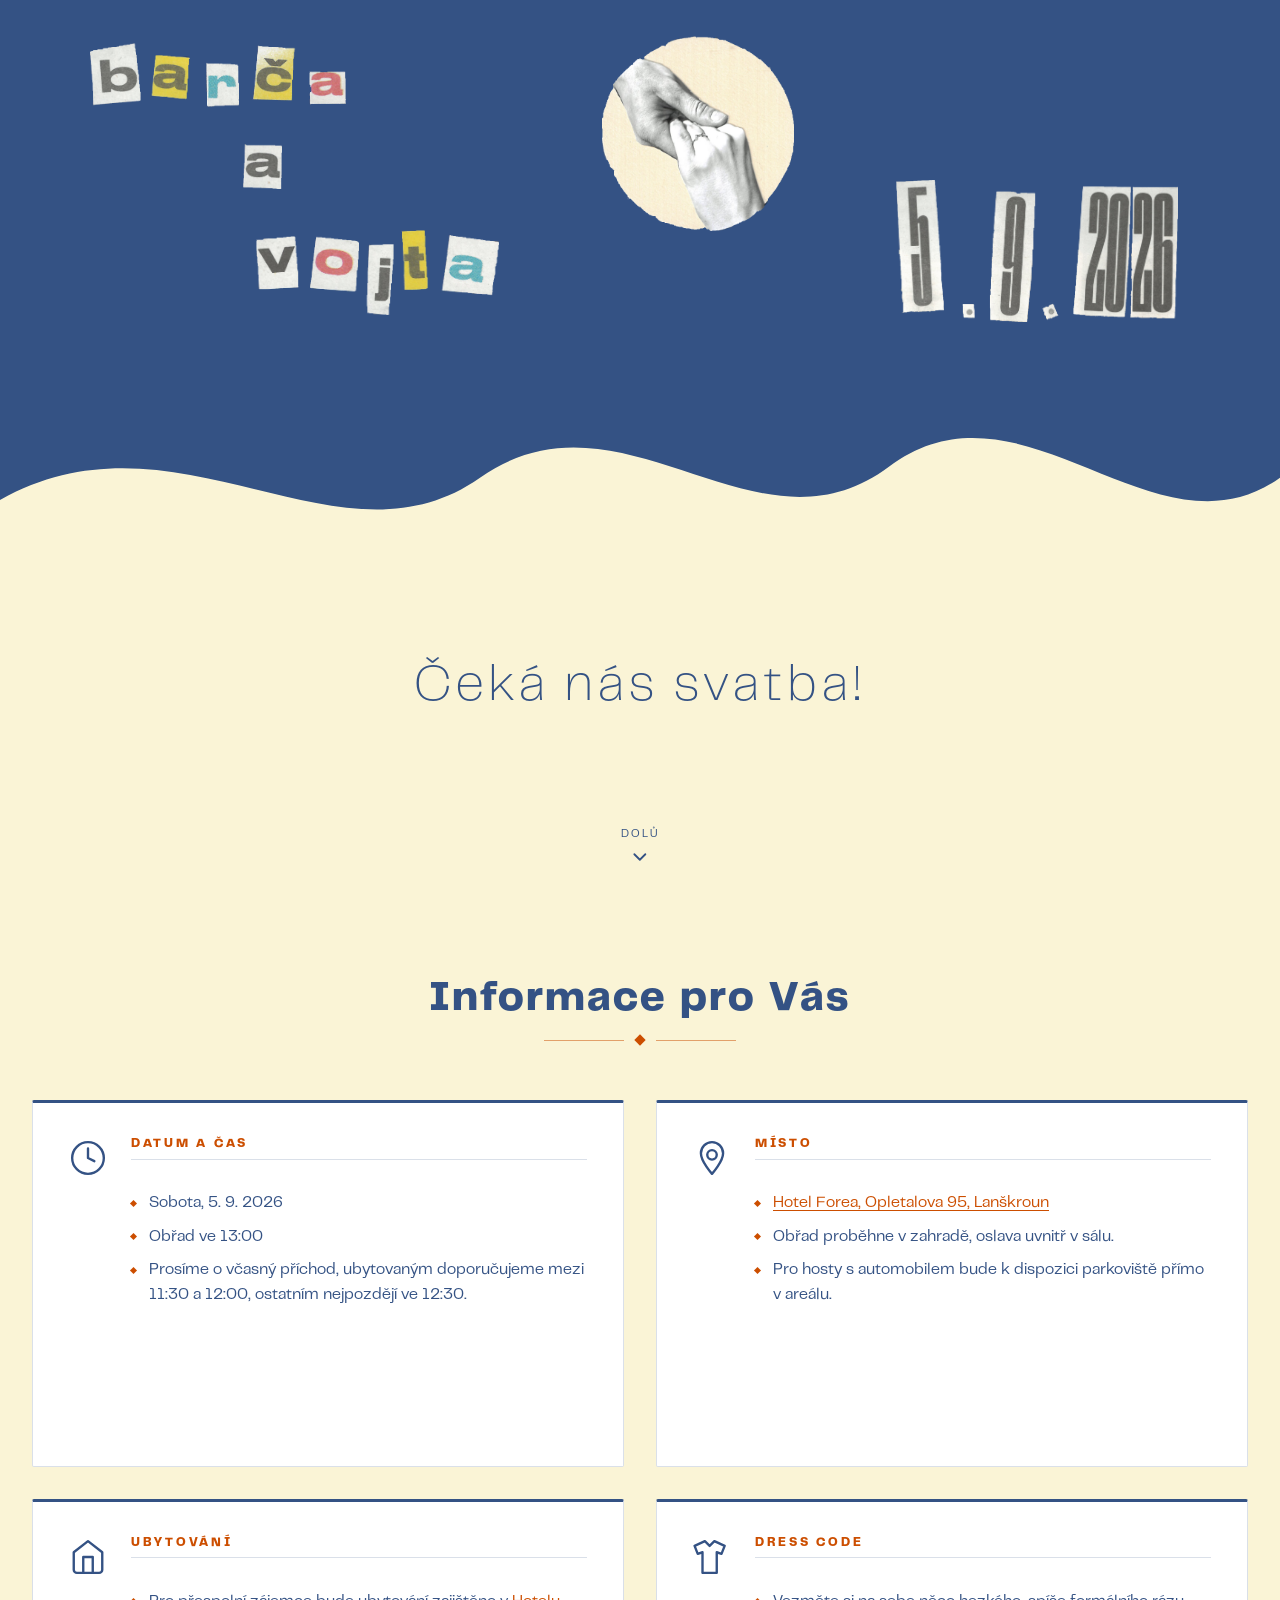
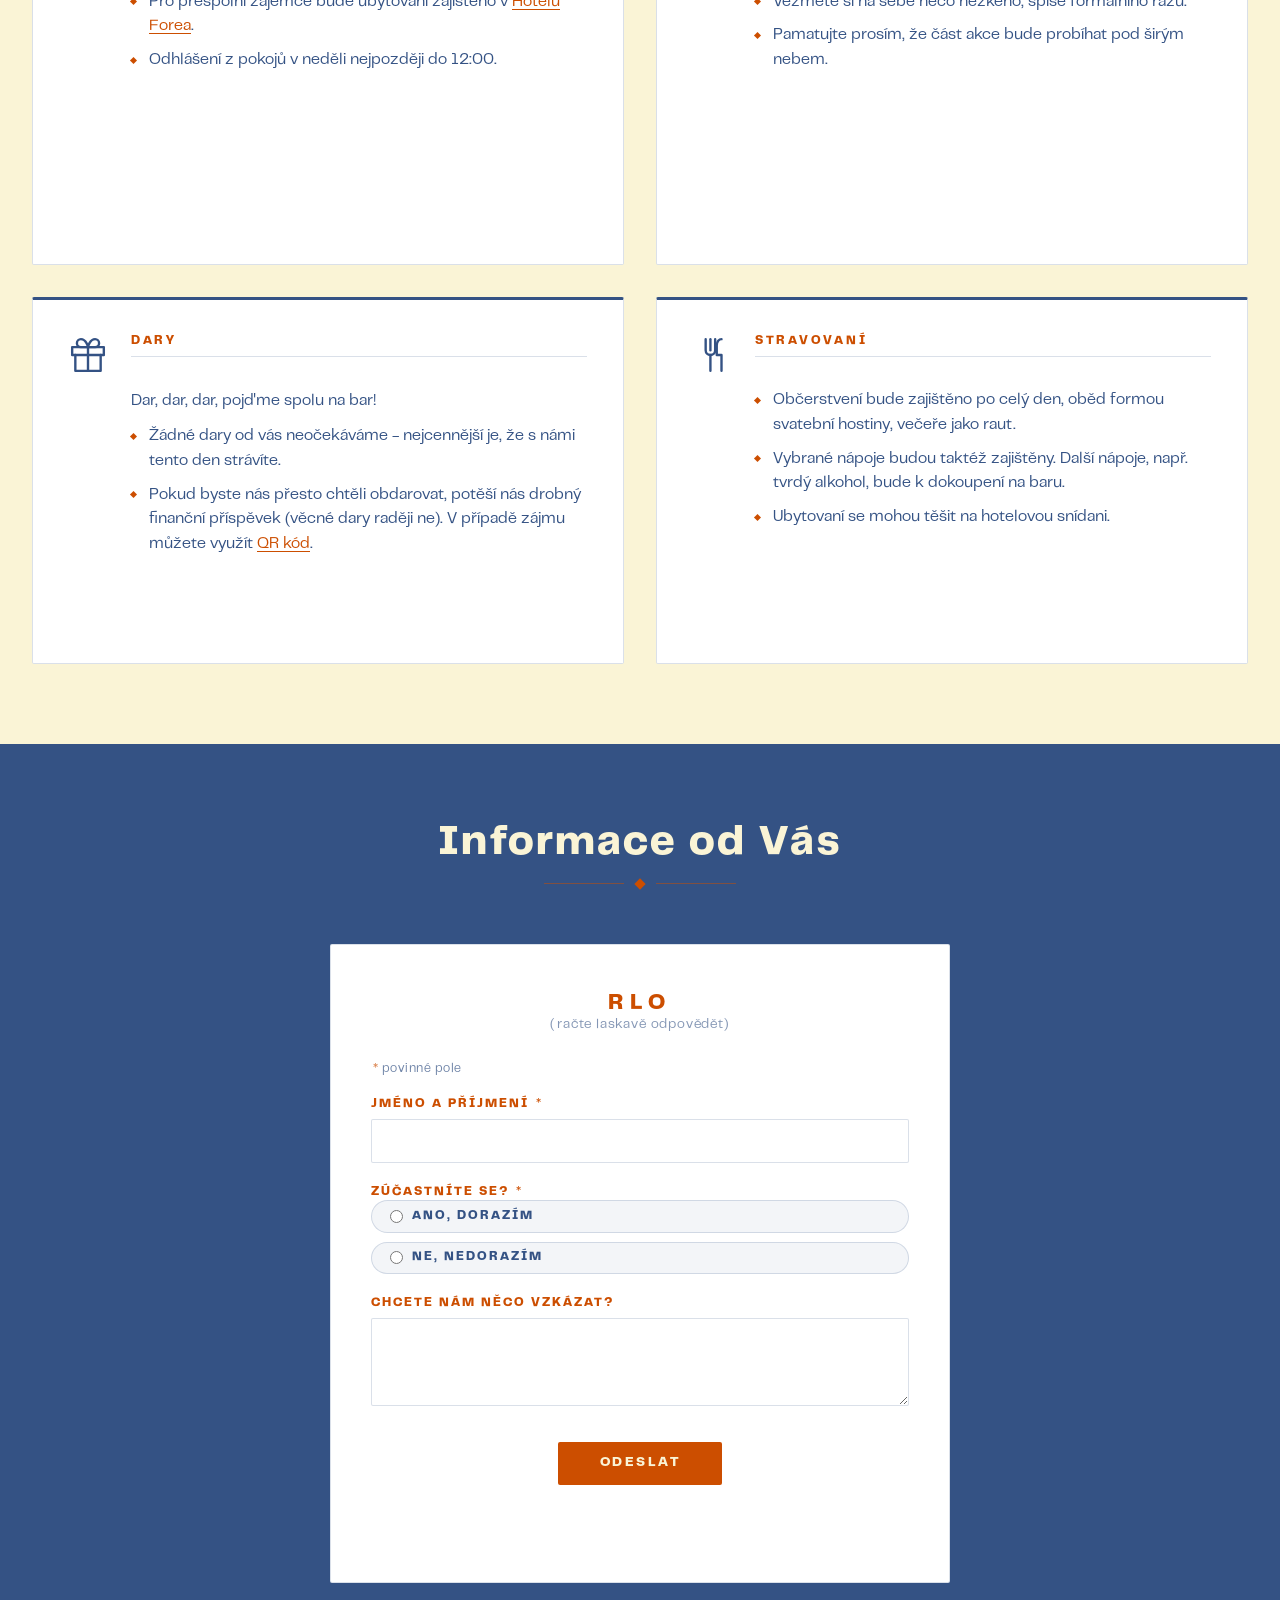
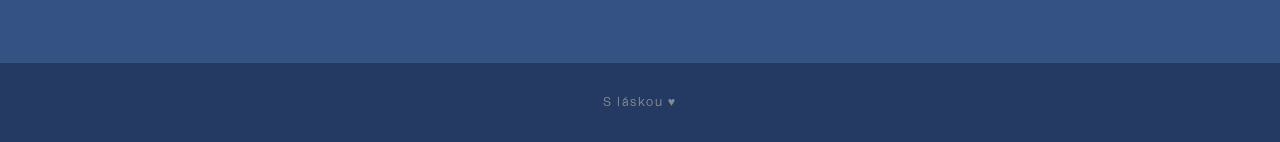
==== commit ddc9e564: "Changed RSVP form Accepted attendance makes the accommodation, lunch and eating restriction fields t" ====
--- a/index.html
+++ b/index.html
@@ -226,22 +226,24 @@
           <label><input type="radio" name="ucast" value="ne" required> Ne, nedorazím</label>
         </fieldset>
 
-        <fieldset class="form-field form-field--choice">
-          <legend>Chcete ubytovat v hotelu? <span class="required" aria-hidden="true">*</span></legend>
-          <label><input type="radio" name="ubytovani" value="ano" required> Ano</label>
-          <label><input type="radio" name="ubytovani" value="ne" required> Ne</label>
-        </fieldset>
-
-        <fieldset class="form-field form-field--choice">
-          <legend>Jaký preferujete oběd? <span class="required" aria-hidden="true">*</span></legend>
-          <label><input type="radio" name="jidlo" value="maso" required> S masem</label>
-          <label><input type="radio" name="jidlo" value="vege" required> Vegetariánský</label>
-        </fieldset>
-
-        <div class="form-field">
-          <label for="rsvp-omezeni">Máte nějaká stravovací omezení?</label>
-          <textarea id="rsvp-omezeni" name="jidelni_omezeni" rows="2"
-                    placeholder="Alergie, bezlepková dieta, …"></textarea>
+        <div class="rsvp-conditional" data-rsvp-conditional hidden>
+          <fieldset class="form-field form-field--choice">
+            <legend>Chcete ubytovat v hotelu? <span class="required" aria-hidden="true">*</span></legend>
+            <label><input type="radio" name="ubytovani" value="ano" required> Ano</label>
+            <label><input type="radio" name="ubytovani" value="ne" required> Ne</label>
+          </fieldset>
+
+          <fieldset class="form-field form-field--choice">
+            <legend>Jaký preferujete oběd? <span class="required" aria-hidden="true">*</span></legend>
+            <label><input type="radio" name="jidlo" value="maso" required> S masem</label>
+            <label><input type="radio" name="jidlo" value="vege" required> Vegetariánský</label>
+          </fieldset>
+
+          <div class="form-field">
+            <label for="rsvp-omezeni">Máte nějaká stravovací omezení?</label>
+            <textarea id="rsvp-omezeni" name="jidelni_omezeni" rows="2"
+                      placeholder="Alergie, bezlepková dieta, …"></textarea>
+          </div>
         </div>
 
         <div class="form-field">
--- a/css/styles.css
+++ b/css/styles.css
@@ -510,6 +510,15 @@
   color: var(--blue);
 }
 
+.rsvp-conditional {
+  display: flex;
+  flex-direction: column;
+  gap: 1.5rem;
+}
+.rsvp-conditional[hidden] {
+  display: none;
+}
+
 .form-field {
   display: flex;
   flex-direction: column;
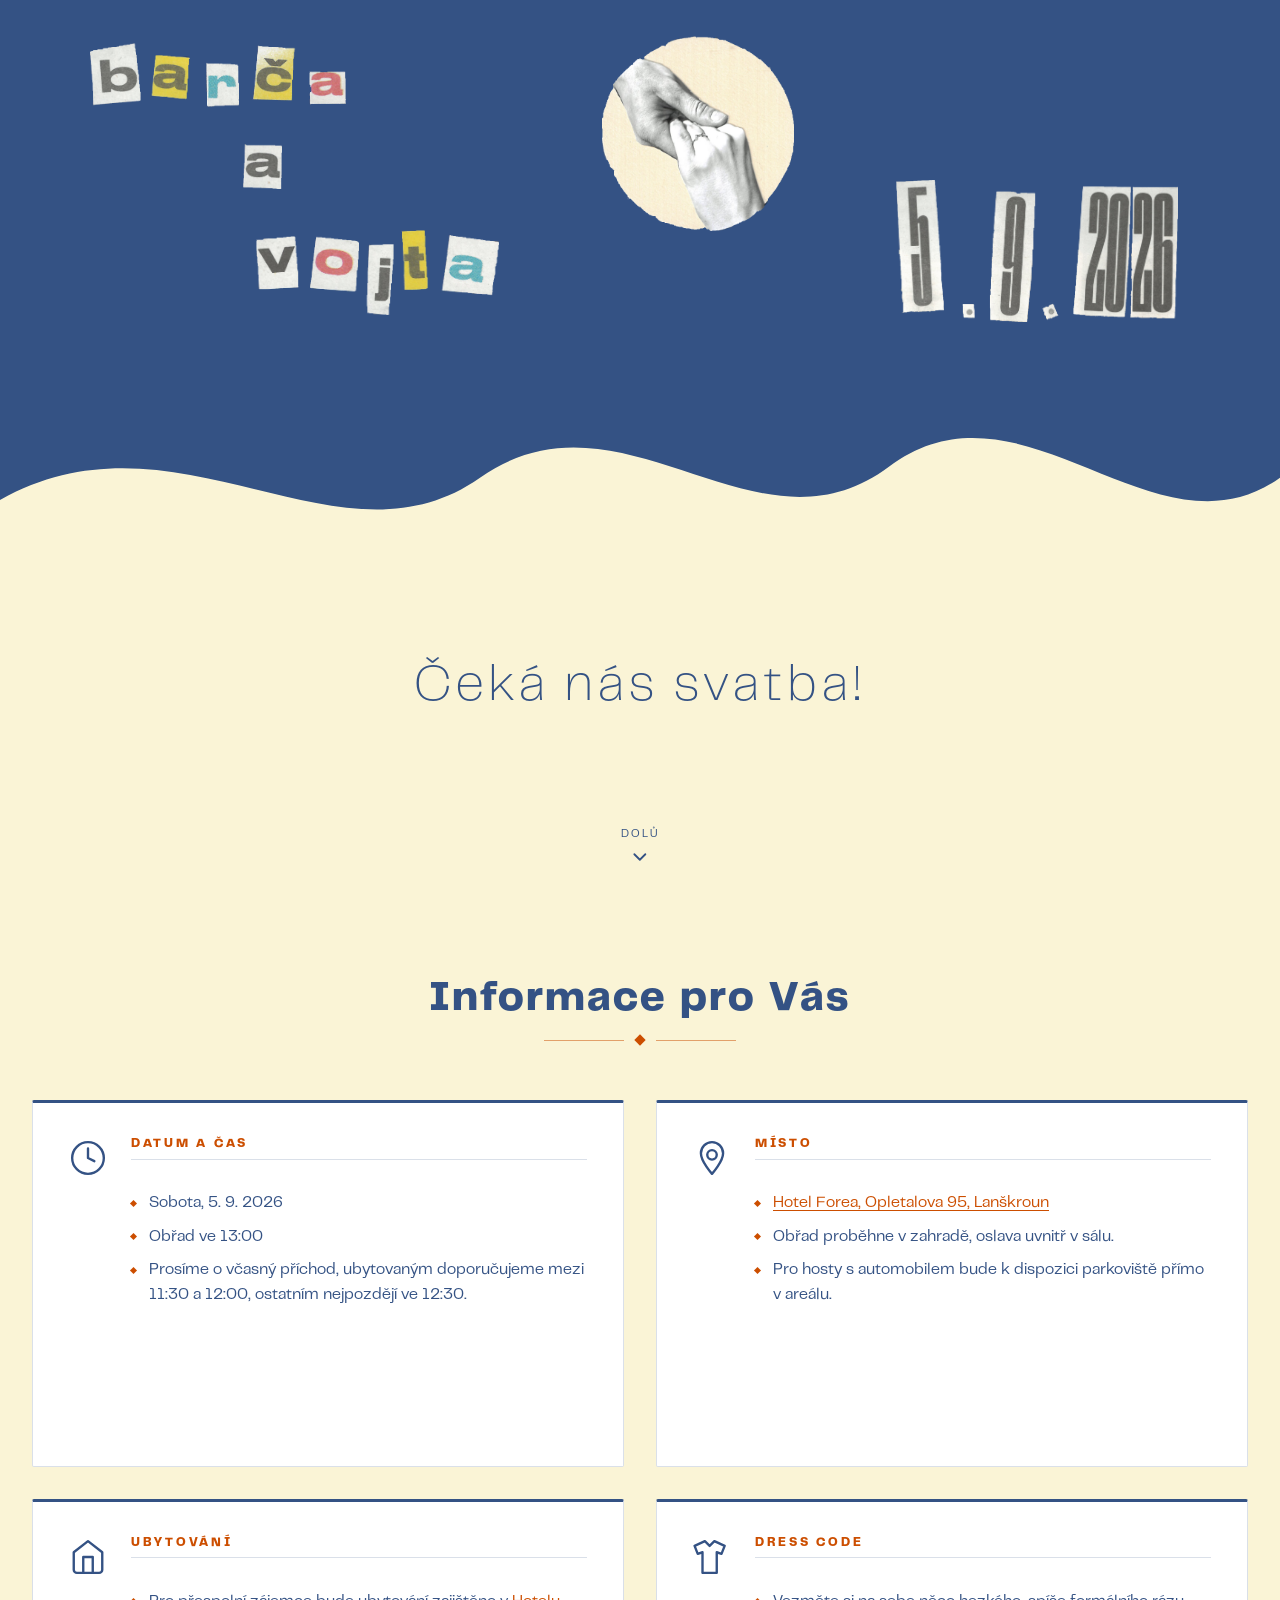
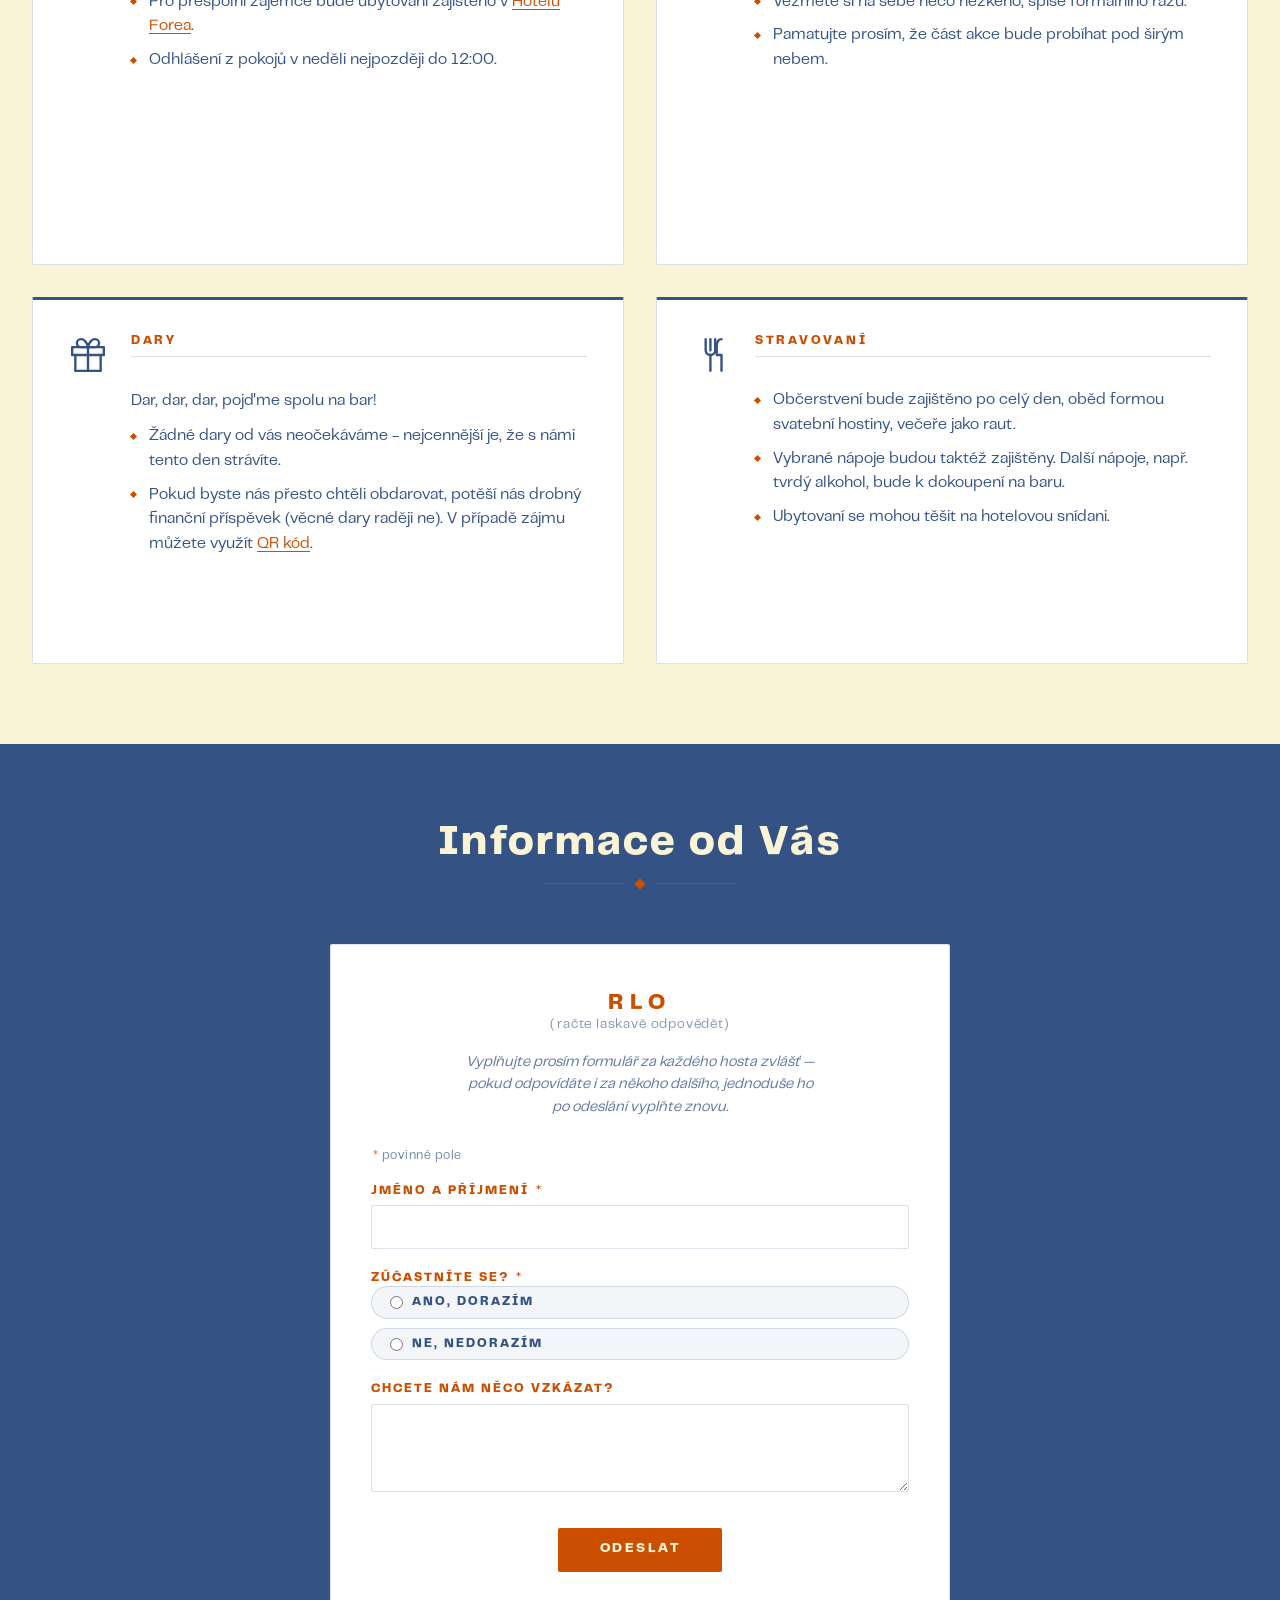
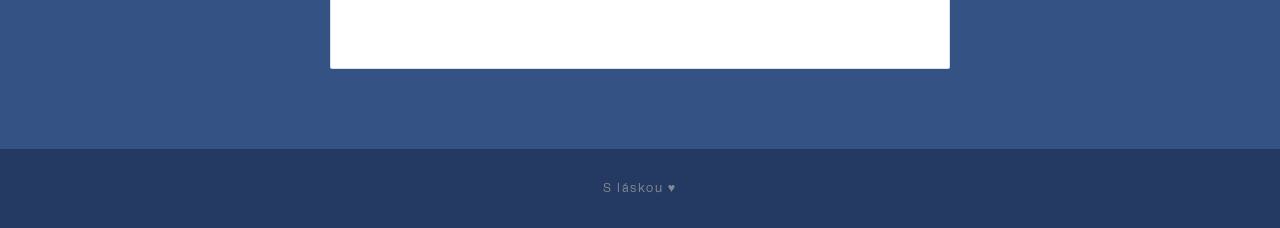
==== commit e50986bb: "Added an RSVP note" ====
--- a/index.html
+++ b/index.html
@@ -212,6 +212,12 @@
         <h3 class="rsvp-card__eyebrow">RLO</h3>
         <p class="rsvp-card__subtitle">(račte laskavě odpovědět)</p>
 
+        <p class="rsvp-card__note">
+          Vyplňujte prosím formulář za každého hosta zvlášť — pokud
+          odpovídáte i za někoho dalšího, jednoduše ho po odeslání
+          vyplňte znovu.
+        </p>
+
         <form id="rsvp-form" class="rsvp-form" novalidate>
         <p class="form-legend"><span class="required" aria-hidden="true">*</span> povinné pole</p>
 
--- a/css/styles.css
+++ b/css/styles.css
@@ -498,7 +498,17 @@
   color: var(--blue);
   opacity: 0.6;
   letter-spacing: 0.06em;
-  margin-bottom: 2.5rem;
+  margin-bottom: 1.25rem;
+}
+
+.rsvp-card__note {
+  max-width: 36ch;
+  margin: 0 auto 2.5rem;
+  font-size: 0.92rem;
+  font-style: italic;
+  color: var(--blue);
+  opacity: 0.78;
+  line-height: 1.5;
 }
 
 /* ── RSVP form — lives inside the white card ── */
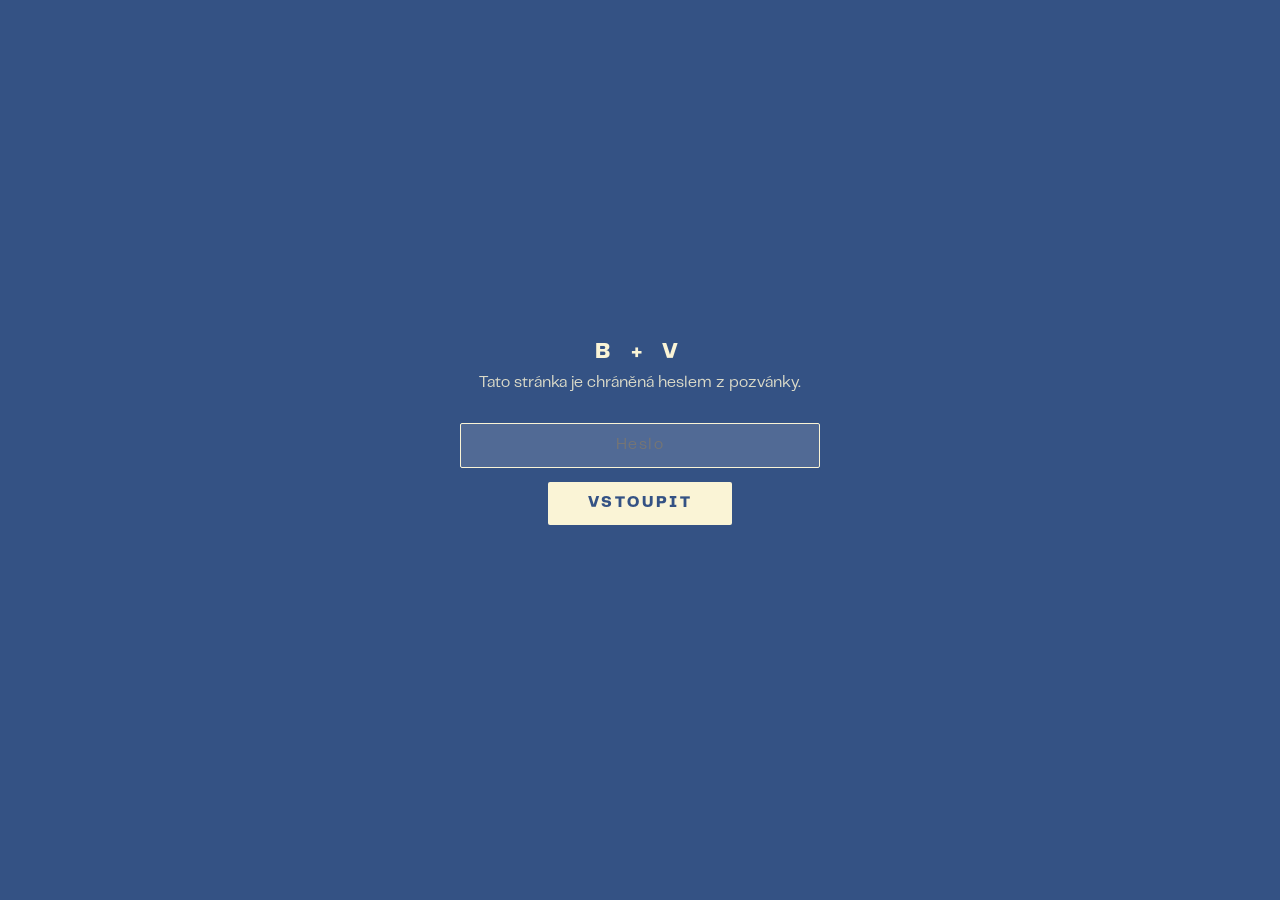
==== commit 8757ab17: "Implemented a simple JavaScript password" ====
--- a/index.html
+++ b/index.html
@@ -1,5 +1,5 @@
 <!DOCTYPE html>
-<html lang="cs">
+<html lang="cs" class="gate-locked">
 <head>
   <meta charset="UTF-8" />
   <meta name="viewport" content="width=device-width, initial-scale=1.0" />
@@ -7,8 +7,29 @@
   <link rel="icon" type="image/svg+xml" href="favicon.svg">
   <link rel="stylesheet" href="css/styles.css">
 
+  <!-- Gate: pokud byl zámek odemčen v tomto prohlížeči, sundej třídu
+       ještě před vykreslením <body>, aby obsah neprobliskl. -->
+  <script>
+    if (localStorage.getItem('wedding-gate') === 'ok') {
+      document.documentElement.classList.remove('gate-locked');
+    }
+  </script>
 </head>
 <body>
+
+  <!-- ================================================================
+       GATE — heslo z pozvánky
+  ================================================================ -->
+  <div class="gate">
+    <form class="gate__form" id="gate-form">
+      <p class="gate__title">B + V</p>
+      <p class="gate__intro">Tato stránka je chráněná heslem z pozvánky.</p>
+      <input class="gate__input" id="gate-input" type="password"
+             autocomplete="off" placeholder="Heslo" required>
+      <button class="gate__submit" type="submit">Vstoupit</button>
+      <p class="gate__error" id="gate-error" aria-live="polite"></p>
+    </form>
+  </div>
 
   <!-- ================================================================
        HERO — split blue/beige with invitation elements
@@ -271,6 +292,7 @@
     <p>S láskou &hearts;</p>
   </footer>
 
+  <script src="js/gate.js" defer></script>
   <script src="js/flip.js" defer></script>
   <script src="js/rsvp.js" defer></script>
 </body>
--- a/css/styles.css
+++ b/css/styles.css
@@ -617,6 +617,18 @@
   color: var(--beige);
 }
 
+.form-field__error {
+  margin: 0;
+  color: var(--terra);
+  font-size: 0.82rem;
+  font-weight: 600;
+  letter-spacing: 0.02em;
+}
+.form-field--invalid > input,
+.form-field--invalid > textarea {
+  border-color: var(--terra);
+}
+
 .form-submit {
   align-self: center;
   margin-top: 0.75rem;
@@ -711,4 +723,90 @@
 ------------------------------------------------------------------ */
 @media (max-width: 480px) {
   .section-inner { padding: 4rem 1.25rem; }
+}
+
+/* ------------------------------------------------------------------
+   GATE — heslem chráněný overlay
+   Pravidla: dokud má <html> třídu .gate-locked, je vidět jen gate
+   overlay; ostatní obsah <body> je schovaný (display:none).
+   gate.js třídu odstraní po správném zadání hesla.
+------------------------------------------------------------------ */
+.gate { display: none; }
+
+html.gate-locked .gate {
+  display: flex;
+  position: fixed;
+  inset: 0;
+  z-index: 1000;
+  background: var(--blue);
+  color: var(--beige);
+  align-items: center;
+  justify-content: center;
+  padding: 1.5rem;
+}
+html.gate-locked body > *:not(.gate) {
+  display: none !important;
+}
+
+.gate__form {
+  width: 100%;
+  max-width: 360px;
+  text-align: center;
+}
+
+.gate__title {
+  font-size: 1.4rem;
+  font-weight: 700;
+  letter-spacing: 0.3em;
+  margin: 0 0 0.5rem;
+}
+
+.gate__intro {
+  margin: 0 0 1.75rem;
+  line-height: 1.5;
+  opacity: 0.85;
+}
+
+.gate__input {
+  width: 100%;
+  padding: 0.85rem 1rem;
+  font: inherit;
+  font-size: 1rem;
+  color: inherit;
+  background: rgba(255, 255, 255, 0.08);
+  border: 1px solid rgba(250, 244, 214, 0.4);
+  border-radius: 2px;
+  text-align: center;
+  letter-spacing: 0.1em;
+}
+.gate__input:focus {
+  outline: none;
+  border-color: var(--beige);
+  background: rgba(255, 255, 255, 0.14);
+}
+
+.gate__submit {
+  margin-top: 0.85rem;
+  padding: 0.85rem 2.5rem;
+  font: inherit;
+  font-weight: 600;
+  letter-spacing: 0.16em;
+  text-transform: uppercase;
+  color: var(--blue);
+  background: var(--beige);
+  border: 0;
+  border-radius: 2px;
+  cursor: pointer;
+  transition: transform 0.15s, box-shadow 0.15s;
+}
+.gate__submit:hover {
+  transform: translateY(-1px);
+  box-shadow: 0 4px 14px rgba(0, 0, 0, 0.18);
+}
+
+.gate__error {
+  margin: 1rem 0 0;
+  color: #ffd9c2;
+  font-size: 0.9rem;
+  min-height: 1.2em;
 }
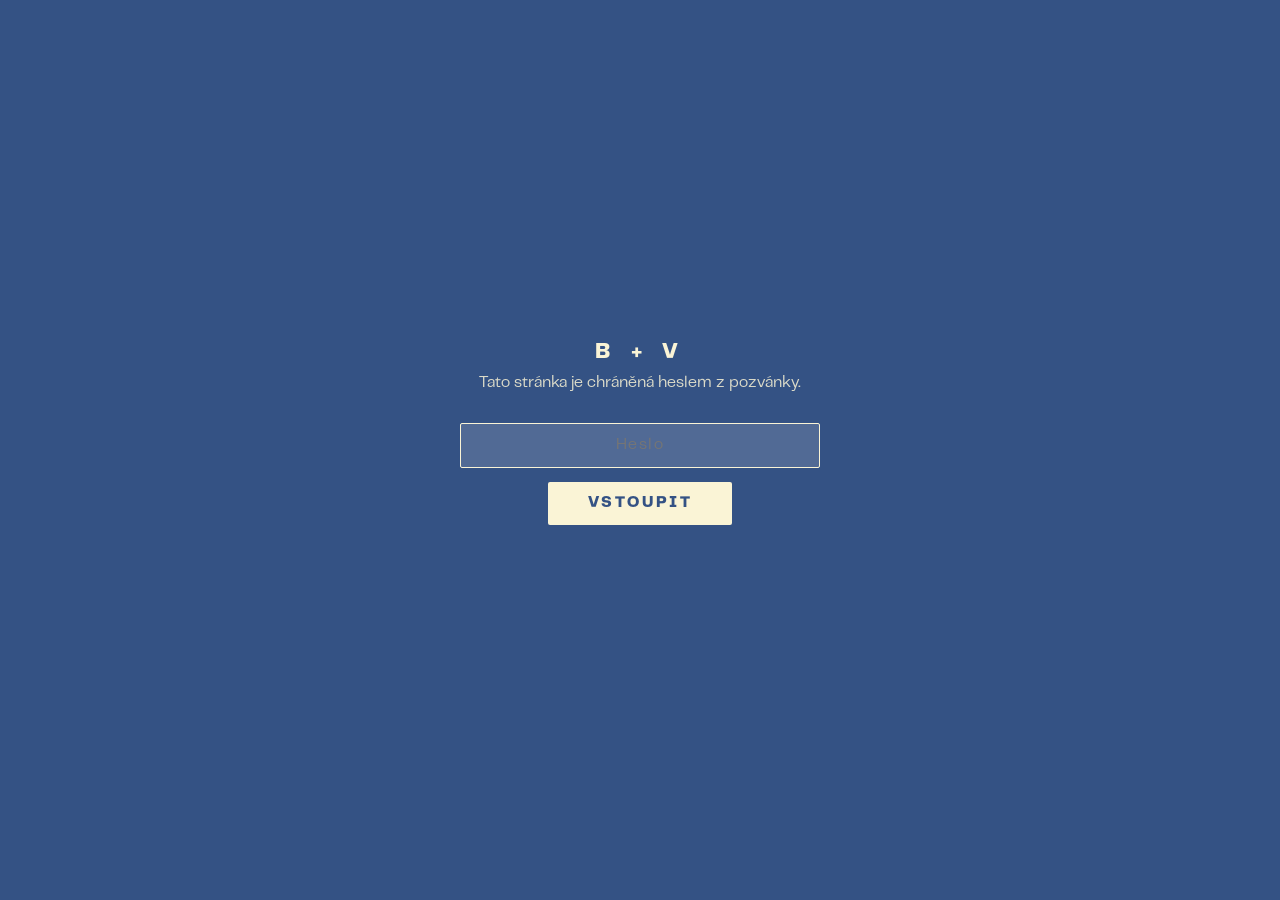
==== commit e3f159b1: "Updated date card" ====
--- a/index.html
+++ b/index.html
@@ -117,7 +117,7 @@
           <h3>Datum a čas</h3>
           <ul>
             <li>Sobota, 5. 9. 2026</li>
-            <li>Obřad ve 13:00</li>
+            <li>Obřad proběhne ve 13:00</li>
             <li>Prosíme o včasný příchod, ubytovaným doporučujeme mezi 11:30 a 12:00, ostatním nejpozdějí ve 12:30.</li>
           </ul>
         </div>
--- a/css/styles.css
+++ b/css/styles.css
@@ -733,6 +733,12 @@
 ------------------------------------------------------------------ */
 .gate { display: none; }
 
+html.gate-locked,
+html.gate-locked body {
+  overflow: hidden;
+  height: 100%;
+}
+
 html.gate-locked .gate {
   display: flex;
   position: fixed;
@@ -786,10 +792,14 @@
 }
 
 .gate__submit {
+  display: inline-flex;
+  align-items: center;
+  justify-content: center;
   margin-top: 0.85rem;
   padding: 0.85rem 2.5rem;
   font: inherit;
   font-weight: 600;
+  line-height: 1;
   letter-spacing: 0.16em;
   text-transform: uppercase;
   color: var(--blue);
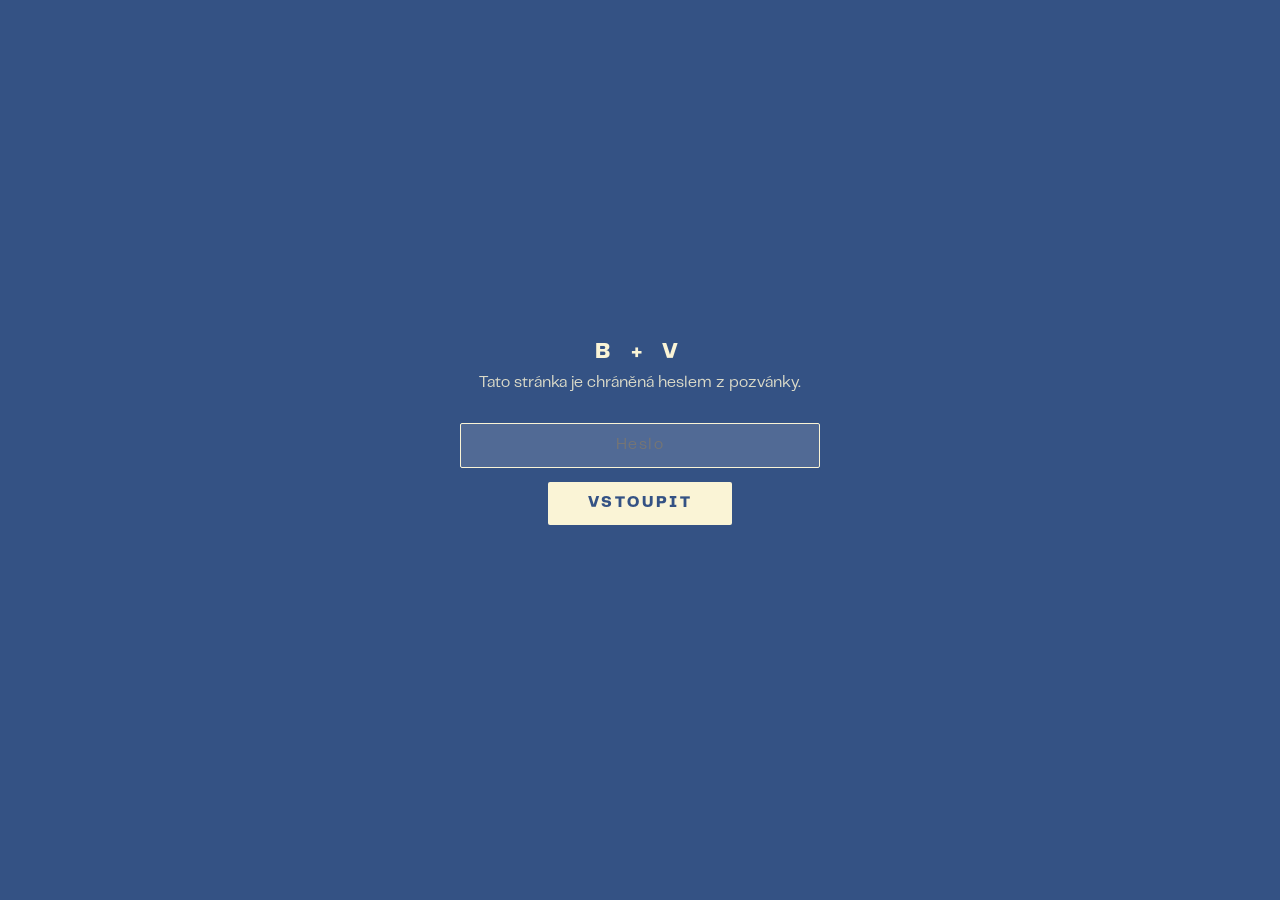
==== commit 267142e5: "Updated text in info cards" ====
--- a/index.html
+++ b/index.html
@@ -118,7 +118,7 @@
           <ul>
             <li>Sobota, 5. 9. 2026</li>
             <li>Obřad proběhne ve 13:00</li>
-            <li>Prosíme o včasný příchod, ubytovaným doporučujeme mezi 11:30 a 12:00, ostatním nejpozdějí ve 12:30.</li>
+            <li>Prosíme o včasný příchod, ubytovaným doporučujeme mezi 11:30 a 12:00, ostatním nejpozději ve 12:30.</li>
           </ul>
         </div>
 
@@ -149,7 +149,7 @@
           <h3>Ubytování</h3>
           <ul>
             <li>Pro přespolní zájemce bude ubytování zajištěno v <a href="https://www.hotel.forea.cz/" target="_blank" rel="noopener noreferrer">Hotelu Forea</a>.</li>
-            <li>Odhlášení z pokojů v neděli nejpozději do 12:00.</li>
+            <li>Prosíme, v neděli opusťte své pokoje nejpozději do 12:00.</li>
           </ul>
         </div>
 
@@ -212,7 +212,7 @@
           <h3>Stravovaní</h3>
           <ul>
             <li>Občerstvení bude zajištěno po celý den, oběd formou svatební hostiny, večeře jako raut.</li>
-            <li>Vybrané nápoje budou taktéž zajištěny. Další nápoje, např. tvrdý alkohol, bude k dokoupení na baru.</li>
+            <li>Vybrané nápoje budou taktéž zajištěny. Další nápoje, např. tvrdý alkohol, bude k zakoupení na baru.</li>
             <li>Ubytovaní se mohou těšit na hotelovou snídani.</li>
           </ul>
         </div>
--- a/css/styles.css
+++ b/css/styles.css
@@ -655,7 +655,7 @@
   font-size: 0.92rem;
   color: var(--blue);
 }
-.form-status--success { color: #1b7f4e; }
+.form-status--success { color: var(--blue); }
 .form-status--error   { color: #a8340e; }
 
 /* ------------------------------------------------------------------
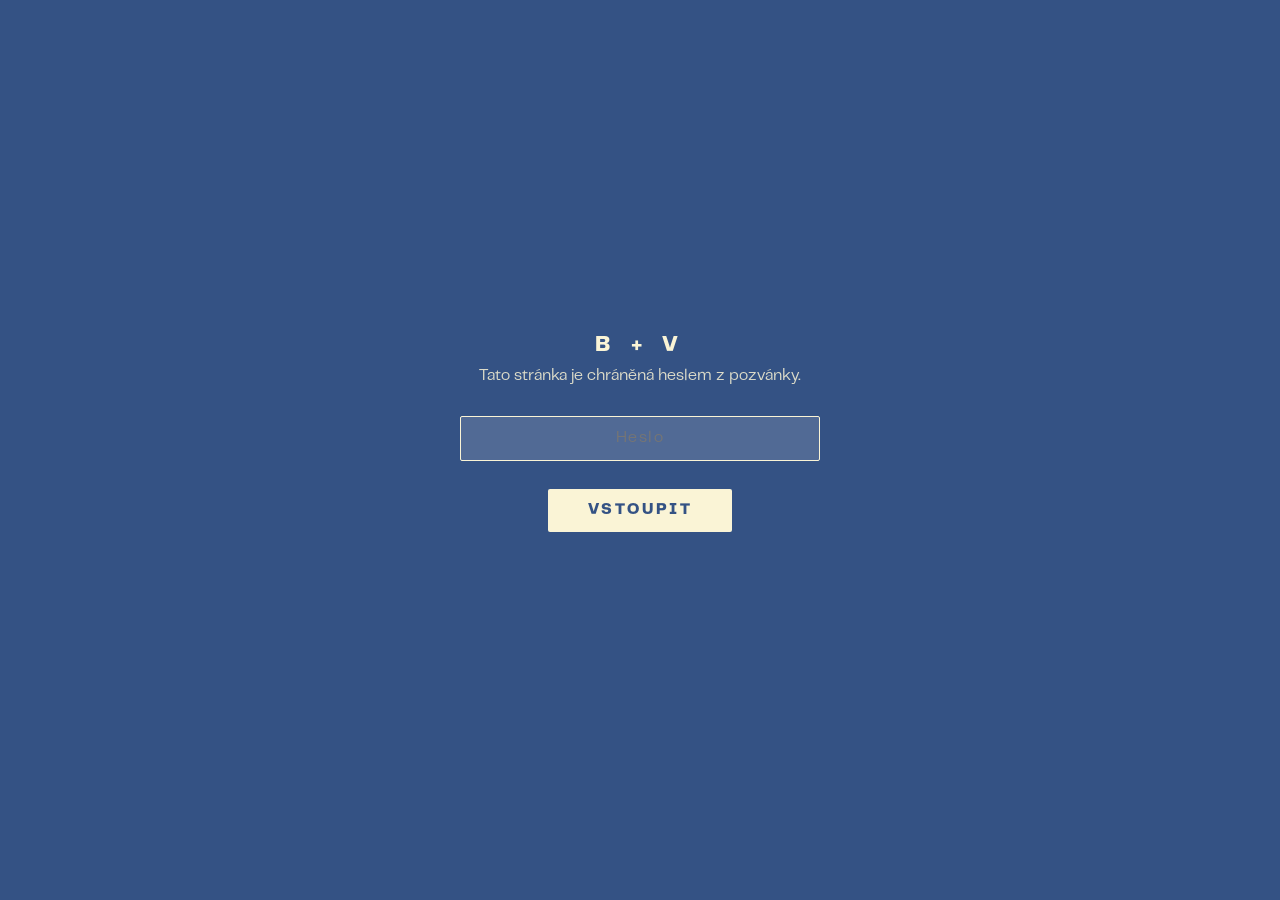
==== commit 2298c90d: "Updated ceremony time text and footer message" ====
--- a/index.html
+++ b/index.html
@@ -117,7 +117,7 @@
           <h3>Datum a čas</h3>
           <ul>
             <li>Sobota, 5. 9. 2026</li>
-            <li>Obřad proběhne ve 13:00</li>
+            <li>Obřad proběhne ve 13:00.</li>
             <li>Prosíme o včasný příchod, ubytovaným doporučujeme mezi 11:30 a 12:00, ostatním nejpozději ve 12:30.</li>
           </ul>
         </div>
@@ -289,7 +289,7 @@
        FOOTER
   ================================================================ -->
   <footer>
-    <p>S láskou &hearts;</p>
+    <p>S láskou B+V &hearts;</p>
   </footer>
 
   <script src="js/gate.js" defer></script>
--- a/css/styles.css
+++ b/css/styles.css
@@ -795,7 +795,7 @@
   display: inline-flex;
   align-items: center;
   justify-content: center;
-  margin-top: 0.85rem;
+  margin-top: 1.75rem;
   padding: 0.85rem 2.5rem;
   font: inherit;
   font-weight: 600;
